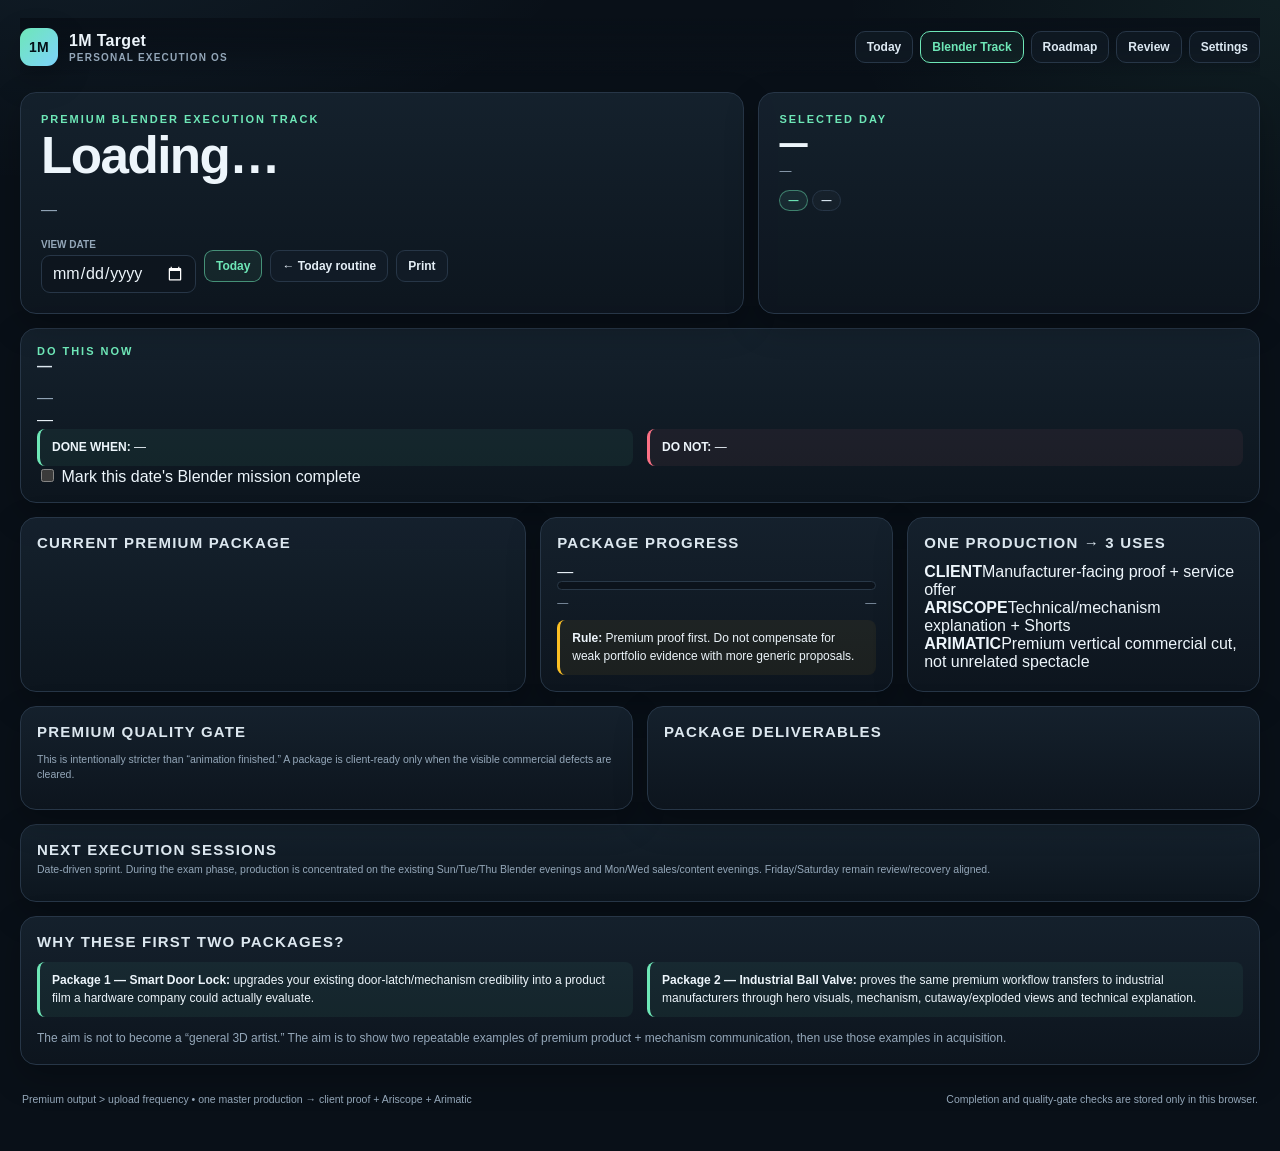
==== blender.html @ 547358e9 "Add Blender Track page" ====
<!doctype html>
<html lang="en">
<head>
  <meta charset="utf-8">
  <meta name="viewport" content="width=device-width,initial-scale=1">
  <meta name="theme-color" content="#091018">
  <title>1M Target — Blender Track</title>
  <link rel="manifest" href="manifest.webmanifest">
  <link rel="icon" href="assets/icon.svg" type="image/svg+xml">
  <link rel="stylesheet" href="css/app.css">
</head>
<body>
<div class="shell">
  <div class="topbar">
    <a class="brand" href="index.html"><span class="brandmark">1M</span><span>1M Target<small>Personal Execution OS</small></span></a>
    <nav class="nav" aria-label="Main navigation">
      <a href="index.html">Today</a><a class="active" href="blender.html">Blender Track</a><a href="timeline.html">Roadmap</a><a href="review.html">Review</a><a href="settings.html">Settings</a>
    </nav>
  </div>

  <section class="hero blenderHero">
    <div class="heroMain">
      <div class="eyebrow">Premium Blender Execution Track</div>
      <h1 id="blenderHeroTitle">Loading…</h1>
      <p id="blenderHeroText" class="muted">—</p>
      <div class="controls">
        <label class="field"><span class="muted" style="font-size:10px;font-weight:800">VIEW DATE</span><input type="date" id="blenderDate"></label>
        <button class="btn primary" id="blenderTodayBtn">Today</button>
        <a class="btn" href="index.html">← Today routine</a>
        <button class="btn" onclick="window.print()">Print</button>
      </div>
    </div>
    <div class="heroSide">
      <div class="eyebrow">Selected Day</div>
      <div class="big" id="blenderDayName">—</div>
      <div class="sub" id="blenderDateLabel">—</div>
      <div class="blenderHeroBadges" style="margin-top:12px">
        <span class="badge good" id="blenderPhaseBadge">—</span>
        <span class="badge" id="blenderPackageBadge">—</span>
      </div>
    </div>
  </section>

  <section class="card blenderNow" id="blenderNowCard">
    <div class="blenderNowHead">
      <div>
        <div class="eyebrow">Do This Now</div>
        <h2 id="todayTaskTitle" class="blenderTaskTitle">—</h2>
        <p id="todayTaskGoal" class="muted" style="margin:0">—</p>
      </div>
      <div class="blenderDuration" id="todayTaskDuration">—</div>
    </div>

    <div id="taskTimeboxes" class="taskTimeboxes"></div>

    <div class="grid2 blenderTaskBottom">
      <div class="callout good"><b>DONE WHEN:</b> <span id="todayDoneWhen">—</span></div>
      <div class="callout danger"><b>DO NOT:</b> <span id="todayAvoid">—</span></div>
    </div>

    <div class="blenderTaskActions">
      <label class="blenderComplete"><input type="checkbox" id="todayTaskComplete"> <span>Mark this date's Blender mission complete</span></label>
      <span id="taskSaveStatus" class="saveStatus"></span>
    </div>
  </section>

  <div class="grid3 blenderGrid" style="margin-top:14px">
    <section class="card wide">
      <h2>Current Premium Package</h2>
      <div id="packageSummary"></div>
    </section>

    <section class="card">
      <h2>Package Progress</h2>
      <div class="blenderProgressBig" id="packageProgressNumber">—</div>
      <div class="progress"><span id="packageProgressBar"></span></div>
      <div class="progressMeta"><span id="packageProgressLabel">—</span><span id="packageProgressDates">—</span></div>
      <div class="callout" style="margin-top:12px"><b>Rule:</b> Premium proof first. Do not compensate for weak portfolio evidence with more generic proposals.</div>
    </section>

    <section class="card">
      <h2>One Production → 3 Uses</h2>
      <div class="leverageStack">
        <div class="leverageItem"><b>CLIENT</b><span>Manufacturer-facing proof + service offer</span></div>
        <div class="leverageItem"><b>ARISCOPE</b><span>Technical/mechanism explanation + Shorts</span></div>
        <div class="leverageItem"><b>ARIMATIC</b><span>Premium vertical commercial cut, not unrelated spectacle</span></div>
      </div>
    </section>
  </div>

  <div class="grid2" style="margin-top:14px">
    <section class="card">
      <h2>Premium Quality Gate</h2>
      <p class="sourceNote">This is intentionally stricter than “animation finished.” A package is client-ready only when the visible commercial defects are cleared.</p>
      <div id="premiumGate" class="premiumGate"></div>
    </section>

    <section class="card">
      <h2>Package Deliverables</h2>
      <div id="packageDeliverables" class="deliverableList"></div>
    </section>
  </div>

  <section class="card" style="margin-top:14px">
    <div class="trackHead">
      <div>
        <h2 style="margin-bottom:4px">Next Execution Sessions</h2>
        <div class="sourceNote">Date-driven sprint. During the exam phase, production is concentrated on the existing Sun/Tue/Thu Blender evenings and Mon/Wed sales/content evenings. Friday/Saturday remain review/recovery aligned.</div>
      </div>
    </div>
    <div id="upcomingSessions" class="blenderSessionList"></div>
  </section>

  <section class="card" style="margin-top:14px">
    <h2>Why These First Two Packages?</h2>
    <div class="grid2">
      <div class="callout good"><b>Package 1 — Smart Door Lock:</b> upgrades your existing door-latch/mechanism credibility into a product film a hardware company could actually evaluate.</div>
      <div class="callout good"><b>Package 2 — Industrial Ball Valve:</b> proves the same premium workflow transfers to industrial manufacturers through hero visuals, mechanism, cutaway/exploded views and technical explanation.</div>
    </div>
    <p class="muted" style="font-size:12px;margin-bottom:0">The aim is not to become a “general 3D artist.” The aim is to show two repeatable examples of premium product + mechanism communication, then use those examples in acquisition.</p>
  </section>

  <footer class="footer">
    <span>Premium output > upload frequency • one master production → client proof + Ariscope + Arimatic</span>
    <span>Completion and quality-gate checks are stored only in this browser.</span>
  </footer>
</div>

<script src="data/settings.js"></script>
<script src="data/roadmap.js"></script>
<script src="data/routines.js"></script>
<script src="data/blender-track.js"></script>
<script src="js/date-utils.js"></script>
<script src="js/storage.js"></script>
<script src="js/phase-engine.js"></script>
<script src="js/routine-engine.js"></script>
<script src="js/blender-track.js"></script>
</body>
</html>
---- css/app.css ----
:root{
  --bg:#091018;
  --panel:#111a24;
  --panel2:#15212d;
  --line:#273647;
  --text:#edf5fb;
  --muted:#94a7b9;
  --accent:#6ee7b7;
  --blue:#7dd3fc;
  --amber:#fbbf24;
  --red:#fb7185;
  --violet:#c4b5fd;
  --green:#86efac;
  --shadow:0 12px 34px rgba(0,0,0,.24);
  --radius:16px;
}
*{box-sizing:border-box}
html{color-scheme:dark}
body{margin:0;background:radial-gradient(900px 500px at 5% -10%,rgba(125,211,252,.08),transparent 60%),radial-gradient(800px 500px at 100% 0%,rgba(110,231,183,.07),transparent 55%),var(--bg);color:var(--text);font-family:Inter,Segoe UI,Arial,sans-serif;min-height:100vh}
a{color:inherit;text-decoration:none}
button,input,select,textarea{font:inherit}
button{cursor:pointer}
.shell{max-width:1500px;margin:0 auto;padding:18px 20px 34px}
.topbar{display:flex;align-items:center;justify-content:space-between;gap:16px;margin-bottom:16px;position:sticky;top:0;z-index:20;padding:10px 0;background:linear-gradient(180deg,rgba(9,16,24,.98),rgba(9,16,24,.82),transparent)}
.brand{display:flex;align-items:center;gap:11px;font-weight:900;letter-spacing:.02em}
.brandmark{width:38px;height:38px;border-radius:11px;display:grid;place-items:center;background:linear-gradient(135deg,var(--accent),var(--blue));color:#041017;font-size:14px;box-shadow:var(--shadow)}
.brand small{display:block;font-size:10px;color:var(--muted);font-weight:700;letter-spacing:.12em;text-transform:uppercase;margin-top:2px}
.nav{display:flex;gap:7px;flex-wrap:wrap;justify-content:flex-end}
.nav a{border:1px solid var(--line);background:rgba(17,26,36,.82);border-radius:10px;padding:8px 11px;font-size:12px;font-weight:800;color:#dce8f2}
.nav a.active,.nav a:hover{border-color:var(--accent);color:var(--accent);background:rgba(110,231,183,.06)}
.hero{display:grid;grid-template-columns:1.3fr .9fr;gap:14px;margin-bottom:14px}
.card,.heroMain,.heroSide{border:1px solid var(--line);background:linear-gradient(180deg,rgba(21,33,45,.97),rgba(13,21,30,.97));border-radius:var(--radius);box-shadow:var(--shadow)}
.heroMain,.heroSide{padding:20px}
.eyebrow{font-size:11px;letter-spacing:.18em;text-transform:uppercase;font-weight:900;color:var(--accent)}
h1{margin:5px 0 7px;font-size:clamp(30px,4vw,52px);line-height:1.02;letter-spacing:-.03em}
h2{margin:0 0 12px;font-size:15px;letter-spacing:.08em;text-transform:uppercase;color:#dce7ef}
h3{margin:0 0 8px;font-size:18px}
p{line-height:1.55}.muted{color:var(--muted)}
.heroSide .big{font-size:27px;font-weight:950;margin-top:4px}.heroSide .sub{font-size:12px;color:var(--muted);margin-top:4px}
.badge{display:inline-flex;align-items:center;gap:6px;border:1px solid var(--line);border-radius:999px;padding:4px 8px;font-size:10px;font-weight:900;letter-spacing:.05em;text-transform:uppercase;color:#dbe8f2;background:rgba(255,255,255,.025)}
.badge.good{border-color:rgba(110,231,183,.45);color:var(--accent);background:rgba(110,231,183,.08)}
.badge.warn{border-color:rgba(251,191,36,.45);color:#ffd970;background:rgba(251,191,36,.08)}
.badge.danger{border-color:rgba(251,113,133,.45);color:#ffc2cd;background:rgba(251,113,133,.08)}
.grid3{display:grid;grid-template-columns:1.32fr .92fr .92fr;gap:14px}.grid2{display:grid;grid-template-columns:1fr 1fr;gap:14px}.stack{display:grid;gap:14px}
.card{padding:16px}
.kpis{display:grid;grid-template-columns:repeat(4,1fr);gap:9px}.kpi{border:1px solid var(--line);border-radius:12px;padding:11px;background:rgba(255,255,255,.018)}.kpi b{font-size:20px;display:block}.kpi span{font-size:10.5px;color:var(--muted);line-height:1.3}
.progress{height:9px;border-radius:999px;background:#0c131b;border:1px solid #293847;overflow:hidden}.progress>span{height:100%;display:block;background:linear-gradient(90deg,var(--accent),var(--blue));width:0}
.progressMeta{display:flex;justify-content:space-between;gap:10px;font-size:11px;color:var(--muted);margin-top:6px}
.routine{display:grid;gap:7px}.slot{display:grid;grid-template-columns:98px 1fr 30px;gap:10px;align-items:center;border:1px solid var(--line);background:rgba(255,255,255,.016);border-radius:11px;padding:9px}.slot .time{font-size:12px;font-weight:900;color:var(--blue)}.slot .title{font-size:13.5px;font-weight:800;line-height:1.3}.slot .detail{font-size:11.5px;color:var(--muted);line-height:1.35;margin-top:2px}
.check{appearance:none;width:22px;height:22px;border-radius:7px;border:1px solid #526171;background:#0d151d;position:relative}.check:checked{background:var(--accent);border-color:var(--accent)}.check:checked:after{content:'✓';position:absolute;inset:-1px 0 0 0;display:grid;place-items:center;color:#06130e;font-size:16px;font-weight:1000}
.targetList{display:grid;gap:7px}.target{display:grid;grid-template-columns:1fr auto;gap:10px;border:1px solid var(--line);border-radius:10px;padding:9px 10px;background:rgba(255,255,255,.015);font-size:12px}.target b{font-size:12px}.target span{color:var(--accent);font-weight:800;text-align:right}
.callout{border-left:3px solid var(--amber);background:rgba(251,191,36,.06);padding:10px 12px;border-radius:8px;font-size:12px;line-height:1.45}.callout.good{border-left-color:var(--accent);background:rgba(110,231,183,.06)}.callout.danger{border-left-color:var(--red);background:rgba(251,113,133,.06)}
.controls{display:flex;gap:8px;align-items:center;flex-wrap:wrap}.btn{border:1px solid var(--line);background:#111b26;color:#e4eef6;border-radius:9px;padding:8px 11px;font-weight:800;font-size:12px}.btn:hover{border-color:#526b83}.btn.primary{border-color:rgba(110,231,183,.55);color:var(--accent);background:rgba(110,231,183,.07)}.btn.danger{border-color:rgba(251,113,133,.5);color:#ffc1cc;background:rgba(251,113,133,.06)}
input[type=date],input[type=text],input[type=number],select,textarea{border:1px solid var(--line);background:#0d151e;color:var(--text);border-radius:9px;padding:8px 10px;min-height:36px}textarea{width:100%;min-height:82px;resize:vertical}.field{display:grid;gap:5px}.field label{font-size:11px;color:var(--muted);font-weight:800}.formGrid{display:grid;grid-template-columns:repeat(2,minmax(0,1fr));gap:10px}.formGrid.one{grid-template-columns:1fr}
.monthMission{border:1px solid rgba(125,211,252,.35);background:rgba(125,211,252,.05);border-radius:12px;padding:12px}.monthMission strong{color:var(--blue)}
.list{margin:0;padding-left:18px;line-height:1.55;font-size:12px}.list li+li{margin-top:4px}
.notnowForm{display:flex;gap:7px}.notnowForm input{flex:1}.ideaList{display:grid;gap:6px;margin-top:9px}.idea{display:grid;grid-template-columns:1fr auto;gap:8px;align-items:center;border:1px solid var(--line);border-radius:9px;padding:8px 9px;font-size:12px;background:rgba(255,255,255,.015)}
.sourceNote{font-size:10.5px;color:var(--muted);line-height:1.45}
.footer{margin-top:16px;padding:12px 2px;color:var(--muted);font-size:10.5px;display:flex;justify-content:space-between;gap:12px;flex-wrap:wrap}
.timelineTracks{display:grid;gap:11px}.track{border:1px solid var(--line);border-radius:13px;padding:12px;background:rgba(255,255,255,.014)}.trackHead{display:flex;justify-content:space-between;gap:10px;align-items:center;margin-bottom:8px}.trackHead b{font-size:13px}.trackItems{display:grid;gap:7px}.trackItem{border-left:4px solid var(--blue);background:rgba(125,211,252,.05);padding:9px 10px;border-radius:8px;display:grid;grid-template-columns:1fr auto;gap:12px}.trackItem.active{outline:1px solid var(--accent);background:rgba(110,231,183,.07)}.trackItem .date{font-size:10.5px;color:var(--muted);white-space:nowrap}.trackItem .name{font-size:12.5px;font-weight:850}.trackItem small{display:block;color:var(--muted);font-size:10.5px;margin-top:3px}
.yearCards{display:grid;grid-template-columns:repeat(3,1fr);gap:10px}.yearCard{border:1px solid var(--line);border-radius:12px;padding:12px}.yearCard.active{border-color:var(--accent);background:rgba(110,231,183,.05)}.yearCard h3{font-size:14px}.yearCard p{font-size:11.5px;color:var(--muted);margin:6px 0 0}
.milestones{display:grid;gap:7px}.milestone{display:grid;grid-template-columns:105px 1fr;gap:10px;border-bottom:1px dashed var(--line);padding:8px 0}.milestone:last-child{border-bottom:0}.milestone .date{font-size:11px;color:var(--blue);font-weight:900}.milestone .title{font-size:12px;font-weight:800}.milestone small{display:block;color:var(--muted);margin-top:2px;font-size:10.5px}
.reviewQ{display:grid;gap:6px;margin-bottom:12px}.reviewQ label{font-size:12px;font-weight:800}.saveStatus{font-size:11px;color:var(--accent);min-height:16px}
.gate{display:grid;gap:7px}.gateItem{display:grid;grid-template-columns:26px 1fr;gap:9px;align-items:start;border:1px solid var(--line);border-radius:10px;padding:9px;background:rgba(255,255,255,.014)}.gateItem input{margin-top:2px}.gateItem b{font-size:12px}.gateItem small{display:block;color:var(--muted);font-size:10.5px;margin-top:2px}
.notice{border:1px solid rgba(251,191,36,.38);background:rgba(251,191,36,.055);padding:10px 12px;border-radius:10px;font-size:11.5px;line-height:1.45}
.privacy{border-color:rgba(110,231,183,.38);background:rgba(110,231,183,.055)}
.hide{display:none!important}
@media(max-width:1150px){.grid3{grid-template-columns:1fr 1fr}.grid3>.wide{grid-column:1/-1}.hero{grid-template-columns:1fr}.kpis{grid-template-columns:repeat(2,1fr)}}
@media(max-width:760px){.shell{padding:10px 11px 26px}.topbar{align-items:flex-start;flex-direction:column}.nav{justify-content:flex-start}.grid3,.grid2,.formGrid,.yearCards{grid-template-columns:1fr}.slot{grid-template-columns:82px 1fr 28px}.kpis{grid-template-columns:1fr 1fr}.trackItem{grid-template-columns:1fr}.trackItem .date{white-space:normal}.heroMain,.heroSide,.card{padding:13px}.notnowForm{flex-direction:column}.milestone{grid-template-columns:90px 1fr}}

/* ================================================================
   VERIFIED PDF STUDY — PRIMARY EXECUTION METRIC
   ================================================================ */

#pdfReadingCard{
  position:relative;
  overflow:hidden;

  border-color:rgba(110,231,183,.48);

  background:
    linear-gradient(
      135deg,
      rgba(110,231,183,.075),
      rgba(21,33,45,.98) 42%,
      rgba(13,21,30,.98)
    );

  box-shadow:
    0 16px 40px rgba(0,0,0,.30),
    0 0 0 1px rgba(110,231,183,.05),
    inset 3px 0 0 var(--accent);
}


/* subtle highlight — not distracting */
#pdfReadingCard::before{
  content:"";
  position:absolute;
  top:-100px;
  left:-80px;
  width:320px;
  height:190px;
  border-radius:50%;
  background:rgba(110,231,183,.055);
  filter:blur(38px);
  pointer-events:none;
}


/* Section heading */
#pdfReadingCard h2{
  position:relative;
  z-index:1;

  color:var(--accent);
  font-size:16px;
  letter-spacing:.09em;
  margin-bottom:14px;
}


/* KPI boxes */
#pdfReadingCard .kpis{
  position:relative;
  z-index:1;
}

#pdfReadingCard .kpi{
  background:rgba(9,16,24,.40);
  border-color:rgba(125,211,252,.18);
}


/* Most important number */
#pdfReadingCard .kpi:first-child{
  border-color:rgba(110,231,183,.42);
  background:rgba(110,231,183,.055);
}

#pdfVerifiedTime{
  font-size:28px !important;
  color:var(--accent);
  letter-spacing:-.02em;
}


/* Current connection state */
#pdfReadingStatus{
  font-size:22px !important;
  letter-spacing:.025em;
}


/* Stronger study progress bar */
#pdfReadingCard .progress{
  height:12px;

  border-color:rgba(110,231,183,.28);

  background:rgba(5,11,17,.85);

  box-shadow:
    inset 0 1px 3px rgba(0,0,0,.4);
}

#pdfReadingCard .progress > span{
  box-shadow:
    0 0 12px rgba(110,231,183,.28);
}


/* Target information */
#pdfReadingCard .progressMeta{
  margin-top:7px;
  font-weight:700;
}

#pdfTargetLabel{
  color:#c9d8e3;
}

#pdfTargetPct{
  color:var(--accent);
  font-weight:900;
}


/* Mobile */
@media(max-width:760px){
  #pdfVerifiedTime{
    font-size:25px !important;
  }

  #pdfReadingStatus{
    font-size:19px !important;
  }

  #pdfReadingCard .progress{
    height:11px;
  }
}

/* ================================================================
   VERIFIED PDF STUDY — SEGMENTED ROUTINE PROGRESS
   ================================================================ */

.pdfSegmentBar{
  display:flex;
  width:100%;
  min-height:18px;
  border:1px solid rgba(110,231,183,.30);
  border-radius:999px;
  overflow:hidden;
  background:rgba(5,11,17,.85);
  box-shadow:
    inset 0 1px 3px rgba(0,0,0,.45);
}

.pdfSegment{
  position:relative;
  min-width:0;
  height:18px;
  background:rgba(255,255,255,.035);
  border-right:1px solid rgba(255,255,255,.12);
  overflow:hidden;
}

.pdfSegment:last-child{
  border-right:none;
}

.pdfSegmentFill{
  position:absolute;
  inset:0 auto 0 0;
  width:0%;
  background:linear-gradient(
    90deg,
    rgba(110,231,183,.80),
    rgba(125,211,252,.78)
  );
  transition:width .35s ease;
}

.pdfSegment.completed .pdfSegmentFill{
  width:100% !important;
}

.pdfSegmentLabel{
  position:relative;
  z-index:2;
  display:flex;
  align-items:center;
  justify-content:center;
  height:100%;
  padding:0 8px;
  font-size:10px;
  font-weight:800;
  letter-spacing:.02em;
  color:#dce8ef;
  white-space:nowrap;
  overflow:hidden;
  text-overflow:ellipsis;
  text-shadow:0 1px 2px rgba(0,0,0,.75);
}

.pdfSegment.stretch{
  background:
    repeating-linear-gradient(
      135deg,
      rgba(110,231,183,.03) 0,
      rgba(110,231,183,.03) 6px,
      rgba(125,211,252,.06) 6px,
      rgba(125,211,252,.06) 12px
    );
}

.pdfSegment.stretch .pdfSegmentLabel{
  color:#b9cbd6;
}

.pdfCurrentBlock{
  margin-top:8px;
  padding:8px 10px;
  border-radius:9px;
  border:1px solid rgba(125,211,252,.16);
  background:rgba(8,15,23,.46);
  color:#cbd8e1;
  font-size:12px;
  font-weight:700;
}

.pdfCurrentBlock strong{
  color:var(--accent);
}

@media(max-width:760px){
  .pdfSegmentBar{
    min-height:20px;
  }

  .pdfSegment{
    height:20px;
  }

  .pdfSegmentLabel{
    font-size:9px;
    padding:0 5px;
  }

  .pdfCurrentBlock{
    font-size:11px;
  }
}

@media print{body{background:#fff;color:#111}.topbar,.controls,.notnowForm,.footer,.btn{display:none!important}.card,.heroMain,.heroSide,.yearCard,.track{box-shadow:none;background:#fff;border-color:#bbb}.muted,.slot .detail,.sourceNote,.trackItem small,.yearCard p{color:#444}.slot,.target,.idea,.trackItem{background:#fff;border-color:#ccc}.shell{max-width:none;padding:0}.hero{grid-template-columns:1fr 1fr}@page{margin:10mm}}
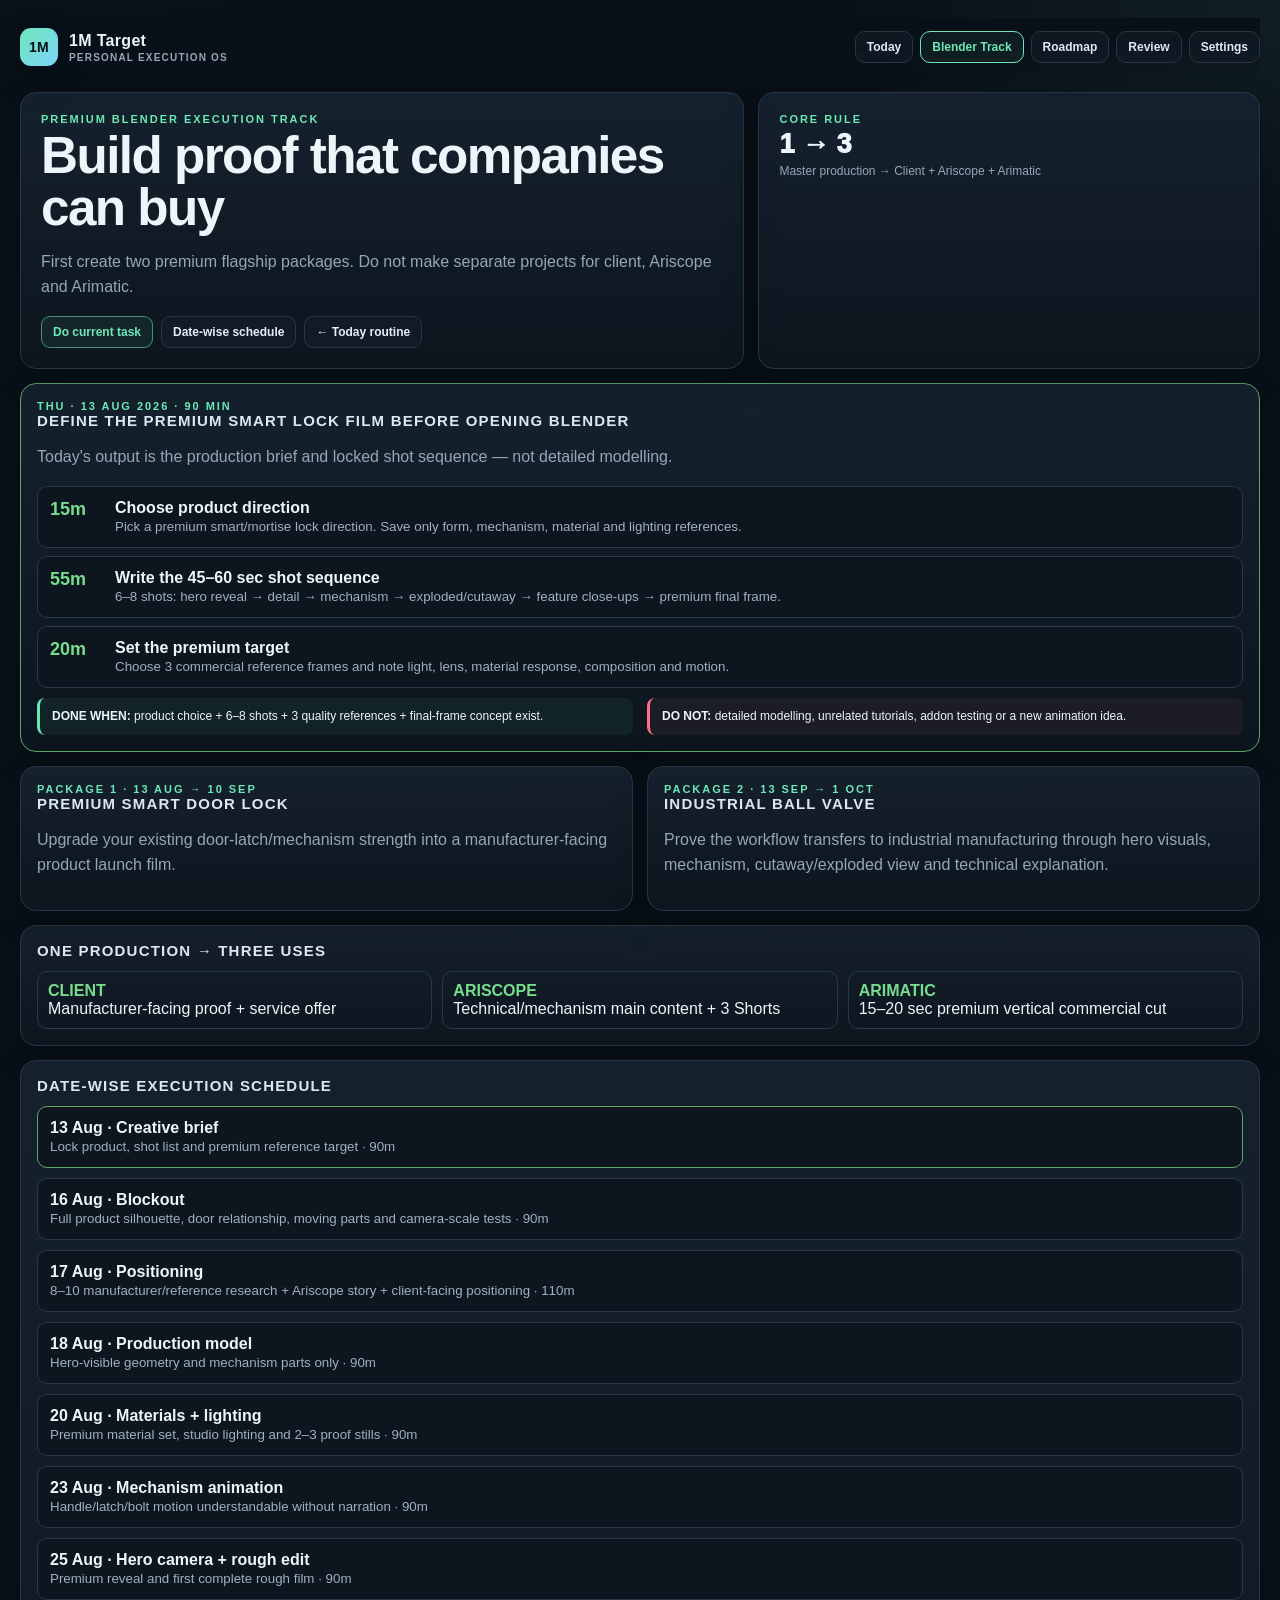
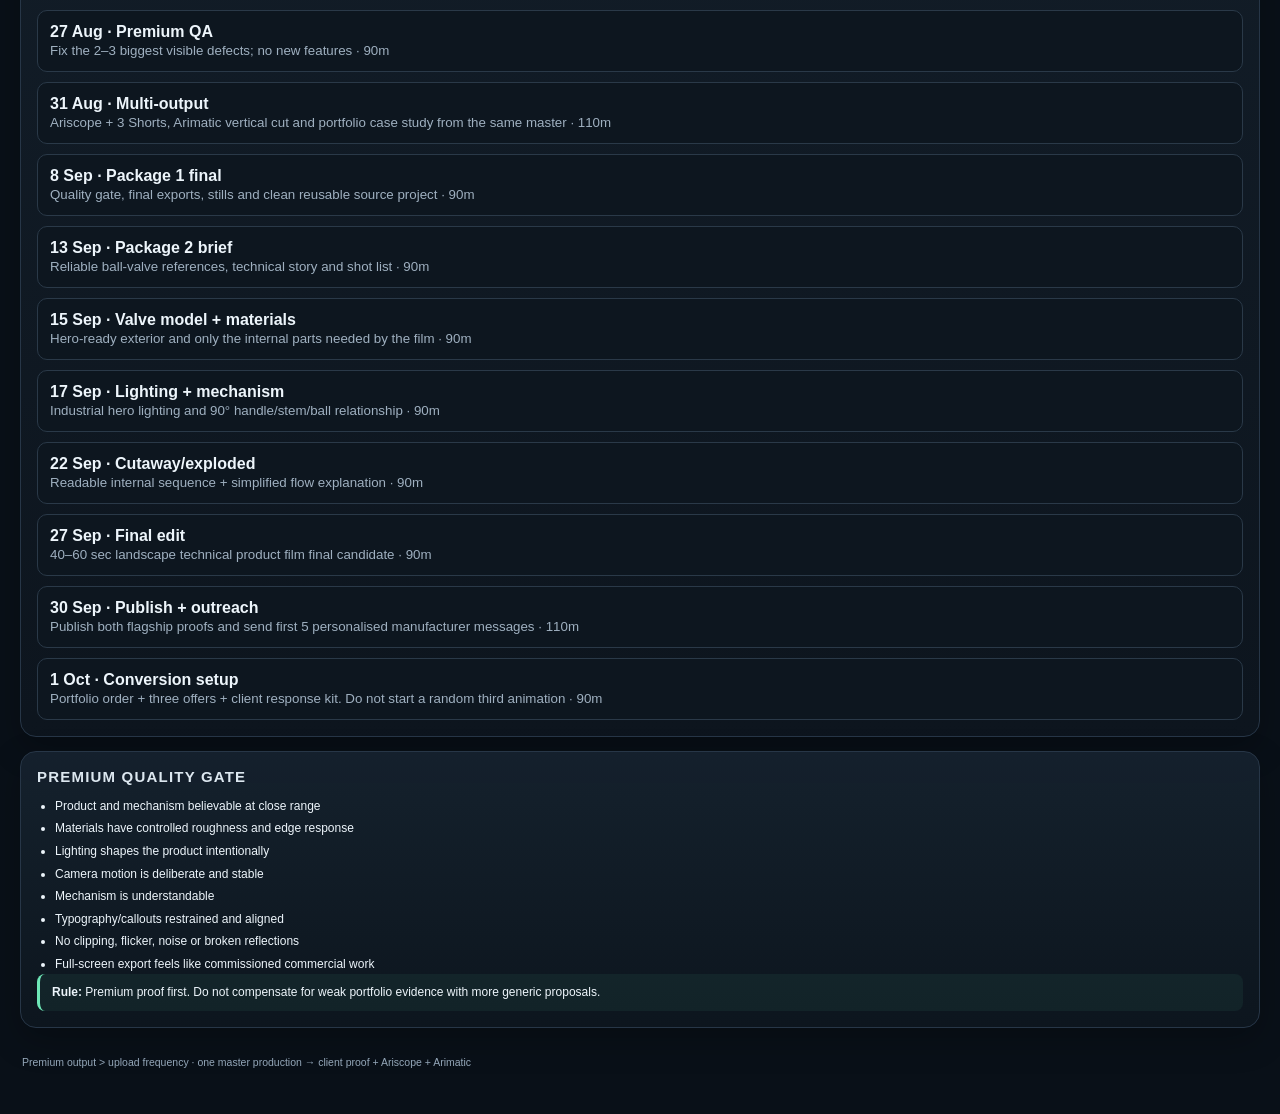
==== commit 7fbfe6cc: "Make Blender Track usable as a date-wise premium execution plan" ====
--- a/blender.html
+++ b/blender.html
@@ -1,139 +1 @@
-<!doctype html>
-<html lang="en">
-<head>
-  <meta charset="utf-8">
-  <meta name="viewport" content="width=device-width,initial-scale=1">
-  <meta name="theme-color" content="#091018">
-  <title>1M Target — Blender Track</title>
-  <link rel="manifest" href="manifest.webmanifest">
-  <link rel="icon" href="assets/icon.svg" type="image/svg+xml">
-  <link rel="stylesheet" href="css/app.css">
-</head>
-<body>
-<div class="shell">
-  <div class="topbar">
-    <a class="brand" href="index.html"><span class="brandmark">1M</span><span>1M Target<small>Personal Execution OS</small></span></a>
-    <nav class="nav" aria-label="Main navigation">
-      <a href="index.html">Today</a><a class="active" href="blender.html">Blender Track</a><a href="timeline.html">Roadmap</a><a href="review.html">Review</a><a href="settings.html">Settings</a>
-    </nav>
-  </div>
-
-  <section class="hero blenderHero">
-    <div class="heroMain">
-      <div class="eyebrow">Premium Blender Execution Track</div>
-      <h1 id="blenderHeroTitle">Loading…</h1>
-      <p id="blenderHeroText" class="muted">—</p>
-      <div class="controls">
-        <label class="field"><span class="muted" style="font-size:10px;font-weight:800">VIEW DATE</span><input type="date" id="blenderDate"></label>
-        <button class="btn primary" id="blenderTodayBtn">Today</button>
-        <a class="btn" href="index.html">← Today routine</a>
-        <button class="btn" onclick="window.print()">Print</button>
-      </div>
-    </div>
-    <div class="heroSide">
-      <div class="eyebrow">Selected Day</div>
-      <div class="big" id="blenderDayName">—</div>
-      <div class="sub" id="blenderDateLabel">—</div>
-      <div class="blenderHeroBadges" style="margin-top:12px">
-        <span class="badge good" id="blenderPhaseBadge">—</span>
-        <span class="badge" id="blenderPackageBadge">—</span>
-      </div>
-    </div>
-  </section>
-
-  <section class="card blenderNow" id="blenderNowCard">
-    <div class="blenderNowHead">
-      <div>
-        <div class="eyebrow">Do This Now</div>
-        <h2 id="todayTaskTitle" class="blenderTaskTitle">—</h2>
-        <p id="todayTaskGoal" class="muted" style="margin:0">—</p>
-      </div>
-      <div class="blenderDuration" id="todayTaskDuration">—</div>
-    </div>
-
-    <div id="taskTimeboxes" class="taskTimeboxes"></div>
-
-    <div class="grid2 blenderTaskBottom">
-      <div class="callout good"><b>DONE WHEN:</b> <span id="todayDoneWhen">—</span></div>
-      <div class="callout danger"><b>DO NOT:</b> <span id="todayAvoid">—</span></div>
-    </div>
-
-    <div class="blenderTaskActions">
-      <label class="blenderComplete"><input type="checkbox" id="todayTaskComplete"> <span>Mark this date's Blender mission complete</span></label>
-      <span id="taskSaveStatus" class="saveStatus"></span>
-    </div>
-  </section>
-
-  <div class="grid3 blenderGrid" style="margin-top:14px">
-    <section class="card wide">
-      <h2>Current Premium Package</h2>
-      <div id="packageSummary"></div>
-    </section>
-
-    <section class="card">
-      <h2>Package Progress</h2>
-      <div class="blenderProgressBig" id="packageProgressNumber">—</div>
-      <div class="progress"><span id="packageProgressBar"></span></div>
-      <div class="progressMeta"><span id="packageProgressLabel">—</span><span id="packageProgressDates">—</span></div>
-      <div class="callout" style="margin-top:12px"><b>Rule:</b> Premium proof first. Do not compensate for weak portfolio evidence with more generic proposals.</div>
-    </section>
-
-    <section class="card">
-      <h2>One Production → 3 Uses</h2>
-      <div class="leverageStack">
-        <div class="leverageItem"><b>CLIENT</b><span>Manufacturer-facing proof + service offer</span></div>
-        <div class="leverageItem"><b>ARISCOPE</b><span>Technical/mechanism explanation + Shorts</span></div>
-        <div class="leverageItem"><b>ARIMATIC</b><span>Premium vertical commercial cut, not unrelated spectacle</span></div>
-      </div>
-    </section>
-  </div>
-
-  <div class="grid2" style="margin-top:14px">
-    <section class="card">
-      <h2>Premium Quality Gate</h2>
-      <p class="sourceNote">This is intentionally stricter than “animation finished.” A package is client-ready only when the visible commercial defects are cleared.</p>
-      <div id="premiumGate" class="premiumGate"></div>
-    </section>
-
-    <section class="card">
-      <h2>Package Deliverables</h2>
-      <div id="packageDeliverables" class="deliverableList"></div>
-    </section>
-  </div>
-
-  <section class="card" style="margin-top:14px">
-    <div class="trackHead">
-      <div>
-        <h2 style="margin-bottom:4px">Next Execution Sessions</h2>
-        <div class="sourceNote">Date-driven sprint. During the exam phase, production is concentrated on the existing Sun/Tue/Thu Blender evenings and Mon/Wed sales/content evenings. Friday/Saturday remain review/recovery aligned.</div>
-      </div>
-    </div>
-    <div id="upcomingSessions" class="blenderSessionList"></div>
-  </section>
-
-  <section class="card" style="margin-top:14px">
-    <h2>Why These First Two Packages?</h2>
-    <div class="grid2">
-      <div class="callout good"><b>Package 1 — Smart Door Lock:</b> upgrades your existing door-latch/mechanism credibility into a product film a hardware company could actually evaluate.</div>
-      <div class="callout good"><b>Package 2 — Industrial Ball Valve:</b> proves the same premium workflow transfers to industrial manufacturers through hero visuals, mechanism, cutaway/exploded views and technical explanation.</div>
-    </div>
-    <p class="muted" style="font-size:12px;margin-bottom:0">The aim is not to become a “general 3D artist.” The aim is to show two repeatable examples of premium product + mechanism communication, then use those examples in acquisition.</p>
-  </section>
-
-  <footer class="footer">
-    <span>Premium output > upload frequency • one master production → client proof + Ariscope + Arimatic</span>
-    <span>Completion and quality-gate checks are stored only in this browser.</span>
-  </footer>
-</div>
-
-<script src="data/settings.js"></script>
-<script src="data/roadmap.js"></script>
-<script src="data/routines.js"></script>
-<script src="data/blender-track.js"></script>
-<script src="js/date-utils.js"></script>
-<script src="js/storage.js"></script>
-<script src="js/phase-engine.js"></script>
-<script src="js/routine-engine.js"></script>
-<script src="js/blender-track.js"></script>
-</body>
-</html>
+<!doctype html><html lang="en"><head><meta charset="utf-8"><meta name="viewport" content="width=device-width,initial-scale=1"><title>1M Target — Blender Track</title><link rel="stylesheet" href="css/app.css"><style>.bt{display:grid;gap:10px}.s{padding:12px;border:1px solid #2a3948;border-radius:10px;background:#0d161f}.s b{display:block}.s small{color:#9fb0c0}.now{border-color:#5ea66b}.steps{display:grid;gap:8px}.step{display:grid;grid-template-columns:55px 1fr;gap:10px}.min{font-size:18px;font-weight:900;color:#78dc8d}.use{display:grid;grid-template-columns:repeat(3,1fr);gap:10px}.use>div{padding:10px;border:1px solid #2a3948;border-radius:10px}.use b{color:#78dc8d;display:block}@media(max-width:800px){.use{grid-template-columns:1fr}}</style></head><body><div class="shell"><div class="topbar"><a class="brand" href="index.html"><span class="brandmark">1M</span><span>1M Target<small>Personal Execution OS</small></span></a><nav class="nav"><a href="index.html">Today</a><a class="active" href="blender.html">Blender Track</a><a href="timeline.html">Roadmap</a><a href="review.html">Review</a><a href="settings.html">Settings</a></nav></div><section class="hero"><div class="heroMain"><div class="eyebrow">Premium Blender Execution Track</div><h1>Build proof that companies can buy</h1><p class="muted">First create two premium flagship packages. Do not make separate projects for client, Ariscope and Arimatic.</p><div class="controls"><a class="btn primary" href="#today">Do current task</a><a class="btn" href="#schedule">Date-wise schedule</a><a class="btn" href="index.html">← Today routine</a></div></div><div class="heroSide"><div class="eyebrow">Core rule</div><div class="big">1 → 3</div><div class="sub">Master production → Client + Ariscope + Arimatic</div></div></section><section class="card now" id="today" style="margin-top:14px"><div class="eyebrow">THU · 13 AUG 2026 · 90 MIN</div><h2>Define the premium Smart Lock film before opening Blender</h2><p class="muted">Today's output is the production brief and locked shot sequence — not detailed modelling.</p><div class="steps"><div class="s step"><div class="min">15m</div><div><b>Choose product direction</b><small>Pick a premium smart/mortise lock direction. Save only form, mechanism, material and lighting references.</small></div></div><div class="s step"><div class="min">55m</div><div><b>Write the 45–60 sec shot sequence</b><small>6–8 shots: hero reveal → detail → mechanism → exploded/cutaway → feature close-ups → premium final frame.</small></div></div><div class="s step"><div class="min">20m</div><div><b>Set the premium target</b><small>Choose 3 commercial reference frames and note light, lens, material response, composition and motion.</small></div></div></div><div class="grid2" style="margin-top:10px"><div class="callout good"><b>DONE WHEN:</b> product choice + 6–8 shots + 3 quality references + final-frame concept exist.</div><div class="callout danger"><b>DO NOT:</b> detailed modelling, unrelated tutorials, addon testing or a new animation idea.</div></div></section><div class="grid2" style="margin-top:14px"><section class="card"><div class="eyebrow">PACKAGE 1 · 13 AUG → 10 SEP</div><h2>Premium Smart Door Lock</h2><p class="muted">Upgrade your existing door-latch/mechanism strength into a manufacturer-facing product launch film.</p></section><section class="card"><div class="eyebrow">PACKAGE 2 · 13 SEP → 1 OCT</div><h2>Industrial Ball Valve</h2><p class="muted">Prove the workflow transfers to industrial manufacturing through hero visuals, mechanism, cutaway/exploded view and technical explanation.</p></section></div><section class="card" style="margin-top:14px"><h2>One production → three uses</h2><div class="use"><div><b>CLIENT</b>Manufacturer-facing proof + service offer</div><div><b>ARISCOPE</b>Technical/mechanism main content + 3 Shorts</div><div><b>ARIMATIC</b>15–20 sec premium vertical commercial cut</div></div></section><section class="card" id="schedule" style="margin-top:14px"><h2>Date-wise execution schedule</h2><div class="bt"><div class="s now"><b>13 Aug · Creative brief</b><small>Lock product, shot list and premium reference target · 90m</small></div><div class="s"><b>16 Aug · Blockout</b><small>Full product silhouette, door relationship, moving parts and camera-scale tests · 90m</small></div><div class="s"><b>17 Aug · Positioning</b><small>8–10 manufacturer/reference research + Ariscope story + client-facing positioning · 110m</small></div><div class="s"><b>18 Aug · Production model</b><small>Hero-visible geometry and mechanism parts only · 90m</small></div><div class="s"><b>20 Aug · Materials + lighting</b><small>Premium material set, studio lighting and 2–3 proof stills · 90m</small></div><div class="s"><b>23 Aug · Mechanism animation</b><small>Handle/latch/bolt motion understandable without narration · 90m</small></div><div class="s"><b>25 Aug · Hero camera + rough edit</b><small>Premium reveal and first complete rough film · 90m</small></div><div class="s"><b>27 Aug · Premium QA</b><small>Fix the 2–3 biggest visible defects; no new features · 90m</small></div><div class="s"><b>31 Aug · Multi-output</b><small>Ariscope + 3 Shorts, Arimatic vertical cut and portfolio case study from the same master · 110m</small></div><div class="s"><b>8 Sep · Package 1 final</b><small>Quality gate, final exports, stills and clean reusable source project · 90m</small></div><div class="s"><b>13 Sep · Package 2 brief</b><small>Reliable ball-valve references, technical story and shot list · 90m</small></div><div class="s"><b>15 Sep · Valve model + materials</b><small>Hero-ready exterior and only the internal parts needed by the film · 90m</small></div><div class="s"><b>17 Sep · Lighting + mechanism</b><small>Industrial hero lighting and 90° handle/stem/ball relationship · 90m</small></div><div class="s"><b>22 Sep · Cutaway/exploded</b><small>Readable internal sequence + simplified flow explanation · 90m</small></div><div class="s"><b>27 Sep · Final edit</b><small>40–60 sec landscape technical product film final candidate · 90m</small></div><div class="s"><b>30 Sep · Publish + outreach</b><small>Publish both flagship proofs and send first 5 personalised manufacturer messages · 110m</small></div><div class="s"><b>1 Oct · Conversion setup</b><small>Portfolio order + three offers + client response kit. Do not start a random third animation · 90m</small></div></div></section><section class="card" style="margin-top:14px"><h2>Premium quality gate</h2><ul class="list"><li>Product and mechanism believable at close range</li><li>Materials have controlled roughness and edge response</li><li>Lighting shapes the product intentionally</li><li>Camera motion is deliberate and stable</li><li>Mechanism is understandable</li><li>Typography/callouts restrained and aligned</li><li>No clipping, flicker, noise or broken reflections</li><li>Full-screen export feels like commissioned commercial work</li></ul><div class="callout good"><b>Rule:</b> Premium proof first. Do not compensate for weak portfolio evidence with more generic proposals.</div></section><footer class="footer"><span>Premium output > upload frequency · one master production → client proof + Ariscope + Arimatic</span></footer></div></body></html>
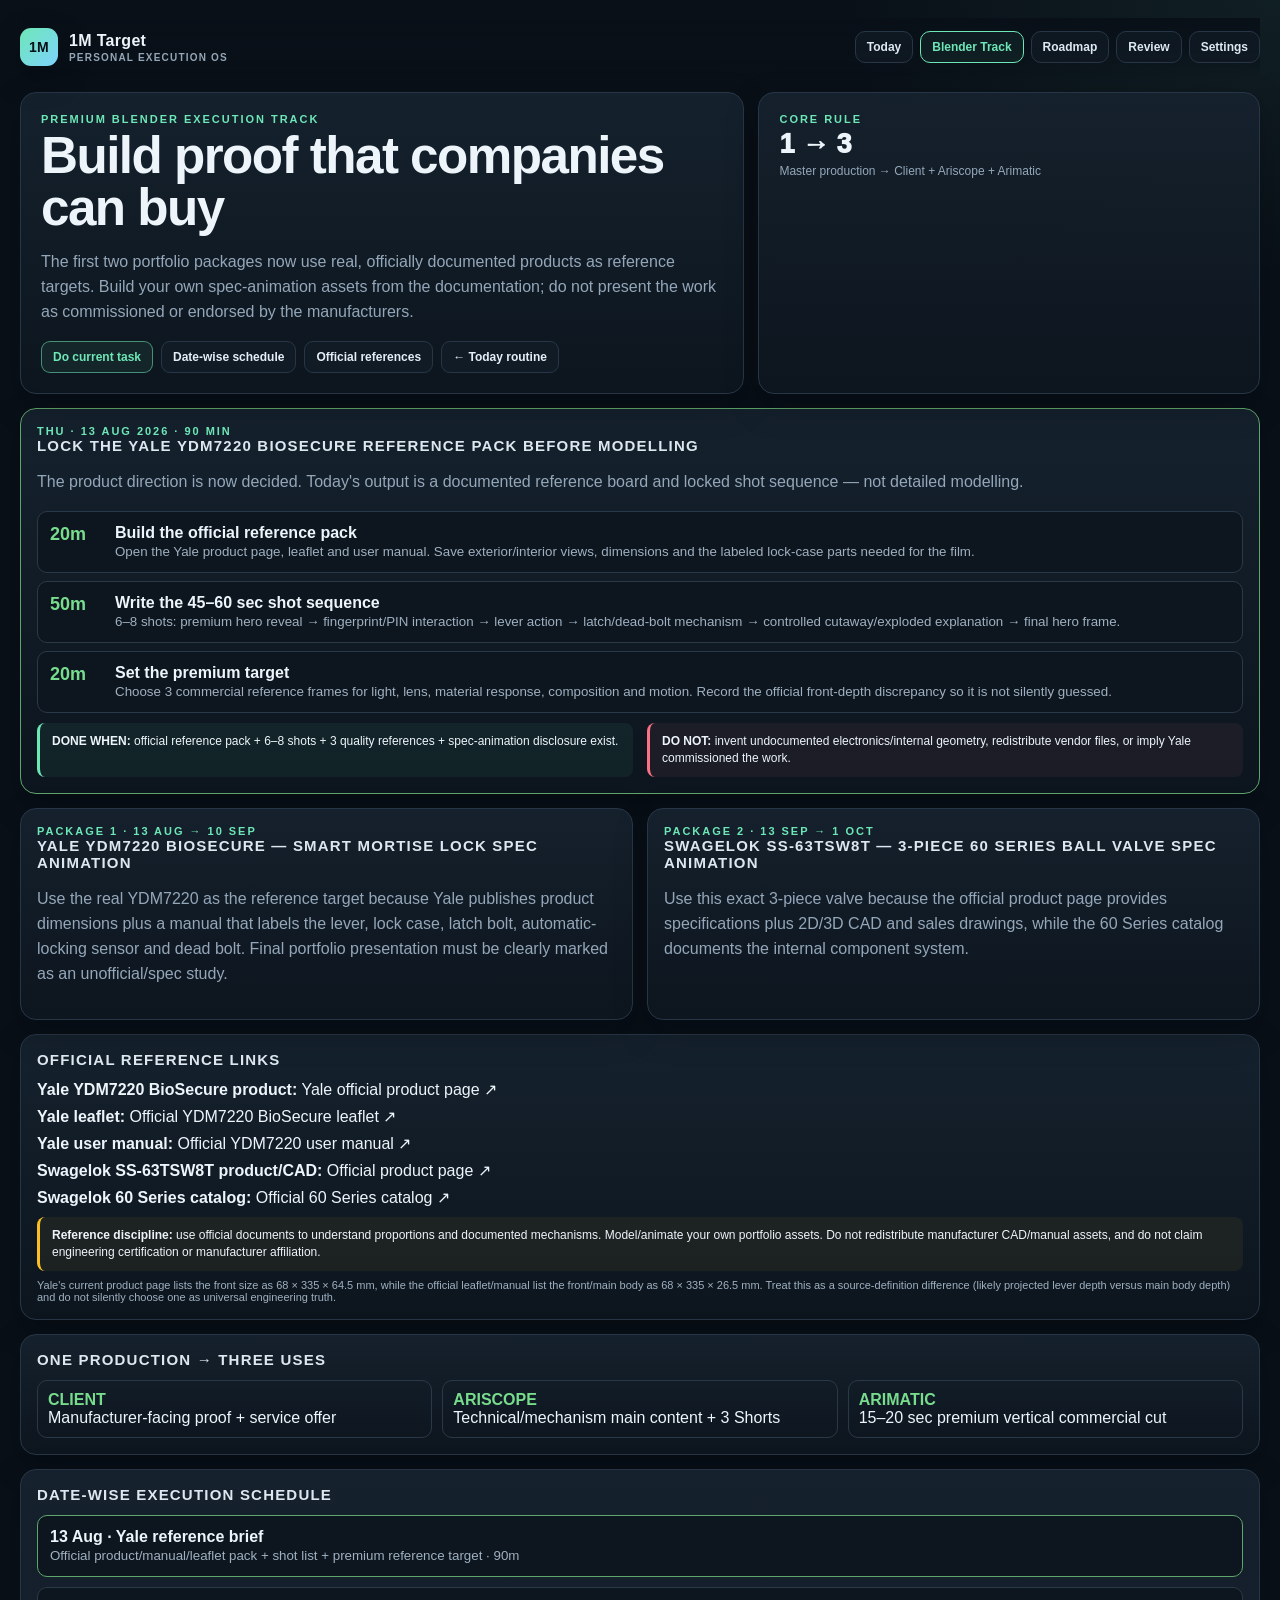
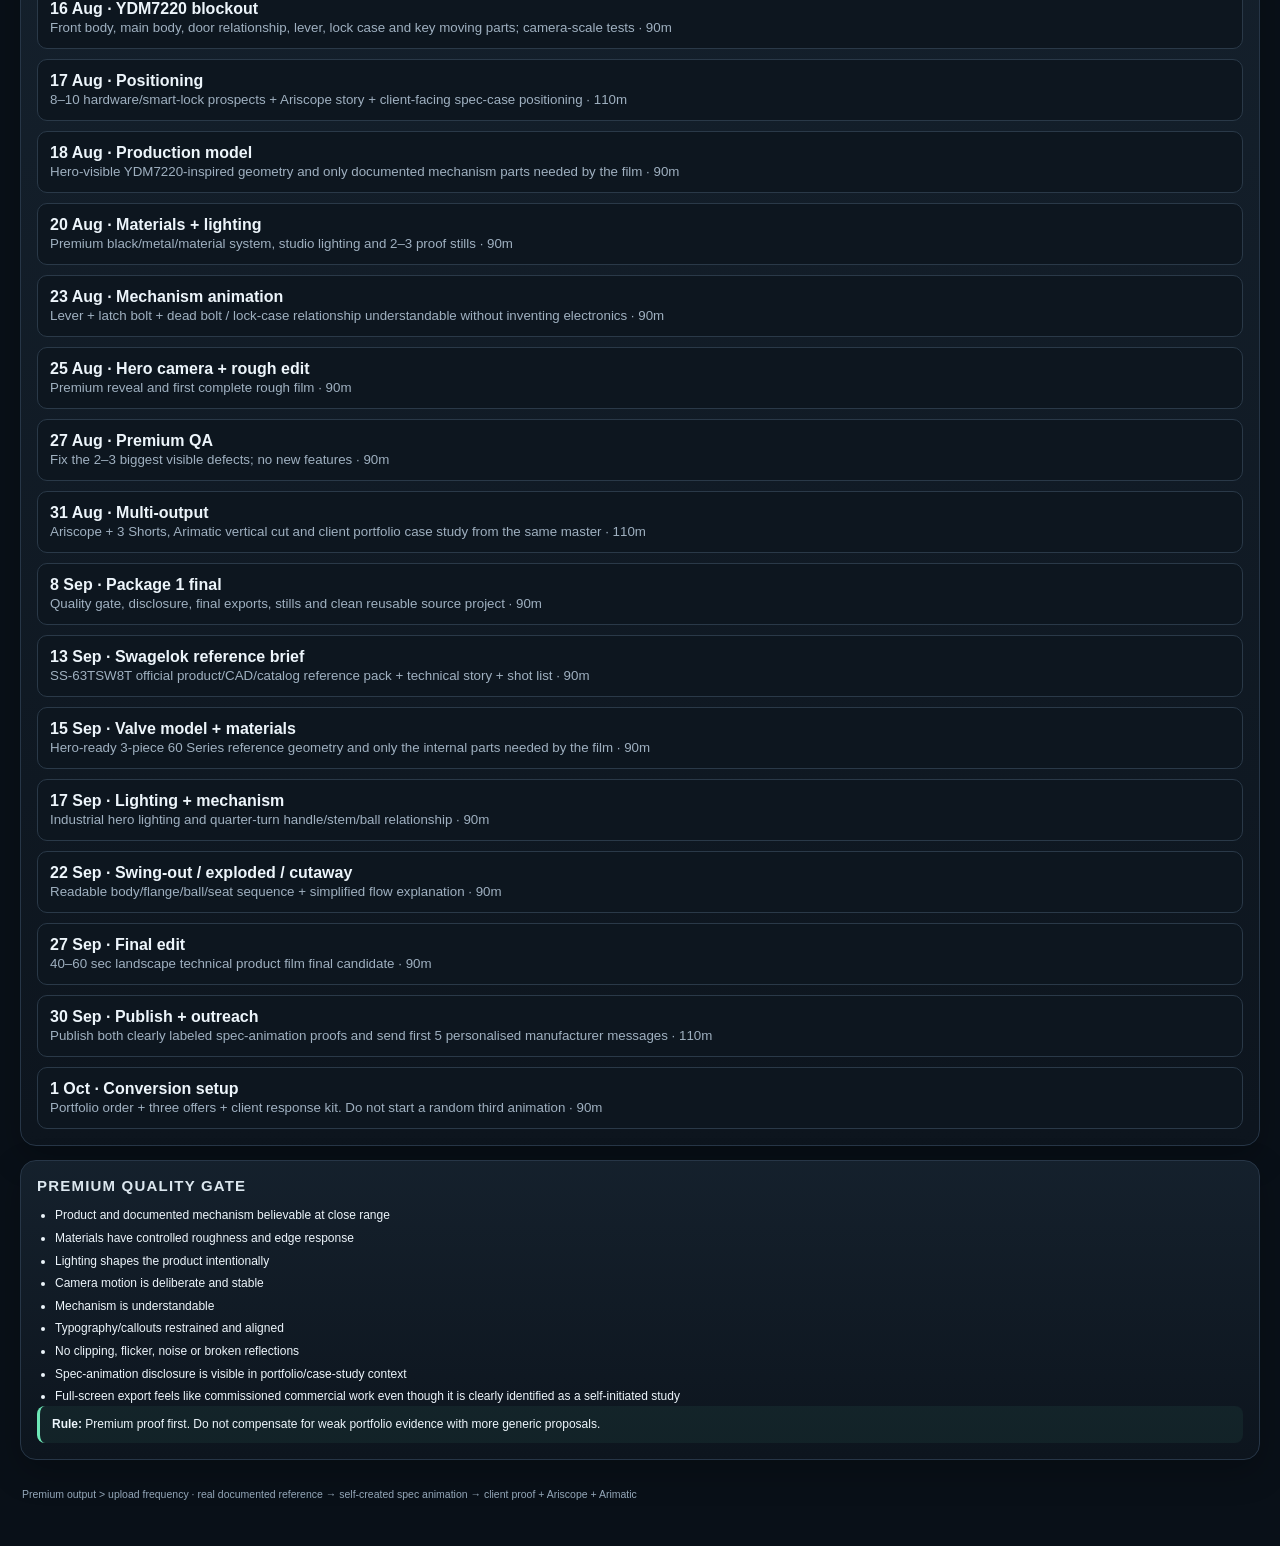
==== commit fd8e1514: "Pin Blender track to real reference products" ====
--- a/blender.html
+++ b/blender.html
@@ -1 +1,89 @@
-<!doctype html><html lang="en"><head><meta charset="utf-8"><meta name="viewport" content="width=device-width,initial-scale=1"><title>1M Target — Blender Track</title><link rel="stylesheet" href="css/app.css"><style>.bt{display:grid;gap:10px}.s{padding:12px;border:1px solid #2a3948;border-radius:10px;background:#0d161f}.s b{display:block}.s small{color:#9fb0c0}.now{border-color:#5ea66b}.steps{display:grid;gap:8px}.step{display:grid;grid-template-columns:55px 1fr;gap:10px}.min{font-size:18px;font-weight:900;color:#78dc8d}.use{display:grid;grid-template-columns:repeat(3,1fr);gap:10px}.use>div{padding:10px;border:1px solid #2a3948;border-radius:10px}.use b{color:#78dc8d;display:block}@media(max-width:800px){.use{grid-template-columns:1fr}}</style></head><body><div class="shell"><div class="topbar"><a class="brand" href="index.html"><span class="brandmark">1M</span><span>1M Target<small>Personal Execution OS</small></span></a><nav class="nav"><a href="index.html">Today</a><a class="active" href="blender.html">Blender Track</a><a href="timeline.html">Roadmap</a><a href="review.html">Review</a><a href="settings.html">Settings</a></nav></div><section class="hero"><div class="heroMain"><div class="eyebrow">Premium Blender Execution Track</div><h1>Build proof that companies can buy</h1><p class="muted">First create two premium flagship packages. Do not make separate projects for client, Ariscope and Arimatic.</p><div class="controls"><a class="btn primary" href="#today">Do current task</a><a class="btn" href="#schedule">Date-wise schedule</a><a class="btn" href="index.html">← Today routine</a></div></div><div class="heroSide"><div class="eyebrow">Core rule</div><div class="big">1 → 3</div><div class="sub">Master production → Client + Ariscope + Arimatic</div></div></section><section class="card now" id="today" style="margin-top:14px"><div class="eyebrow">THU · 13 AUG 2026 · 90 MIN</div><h2>Define the premium Smart Lock film before opening Blender</h2><p class="muted">Today's output is the production brief and locked shot sequence — not detailed modelling.</p><div class="steps"><div class="s step"><div class="min">15m</div><div><b>Choose product direction</b><small>Pick a premium smart/mortise lock direction. Save only form, mechanism, material and lighting references.</small></div></div><div class="s step"><div class="min">55m</div><div><b>Write the 45–60 sec shot sequence</b><small>6–8 shots: hero reveal → detail → mechanism → exploded/cutaway → feature close-ups → premium final frame.</small></div></div><div class="s step"><div class="min">20m</div><div><b>Set the premium target</b><small>Choose 3 commercial reference frames and note light, lens, material response, composition and motion.</small></div></div></div><div class="grid2" style="margin-top:10px"><div class="callout good"><b>DONE WHEN:</b> product choice + 6–8 shots + 3 quality references + final-frame concept exist.</div><div class="callout danger"><b>DO NOT:</b> detailed modelling, unrelated tutorials, addon testing or a new animation idea.</div></div></section><div class="grid2" style="margin-top:14px"><section class="card"><div class="eyebrow">PACKAGE 1 · 13 AUG → 10 SEP</div><h2>Premium Smart Door Lock</h2><p class="muted">Upgrade your existing door-latch/mechanism strength into a manufacturer-facing product launch film.</p></section><section class="card"><div class="eyebrow">PACKAGE 2 · 13 SEP → 1 OCT</div><h2>Industrial Ball Valve</h2><p class="muted">Prove the workflow transfers to industrial manufacturing through hero visuals, mechanism, cutaway/exploded view and technical explanation.</p></section></div><section class="card" style="margin-top:14px"><h2>One production → three uses</h2><div class="use"><div><b>CLIENT</b>Manufacturer-facing proof + service offer</div><div><b>ARISCOPE</b>Technical/mechanism main content + 3 Shorts</div><div><b>ARIMATIC</b>15–20 sec premium vertical commercial cut</div></div></section><section class="card" id="schedule" style="margin-top:14px"><h2>Date-wise execution schedule</h2><div class="bt"><div class="s now"><b>13 Aug · Creative brief</b><small>Lock product, shot list and premium reference target · 90m</small></div><div class="s"><b>16 Aug · Blockout</b><small>Full product silhouette, door relationship, moving parts and camera-scale tests · 90m</small></div><div class="s"><b>17 Aug · Positioning</b><small>8–10 manufacturer/reference research + Ariscope story + client-facing positioning · 110m</small></div><div class="s"><b>18 Aug · Production model</b><small>Hero-visible geometry and mechanism parts only · 90m</small></div><div class="s"><b>20 Aug · Materials + lighting</b><small>Premium material set, studio lighting and 2–3 proof stills · 90m</small></div><div class="s"><b>23 Aug · Mechanism animation</b><small>Handle/latch/bolt motion understandable without narration · 90m</small></div><div class="s"><b>25 Aug · Hero camera + rough edit</b><small>Premium reveal and first complete rough film · 90m</small></div><div class="s"><b>27 Aug · Premium QA</b><small>Fix the 2–3 biggest visible defects; no new features · 90m</small></div><div class="s"><b>31 Aug · Multi-output</b><small>Ariscope + 3 Shorts, Arimatic vertical cut and portfolio case study from the same master · 110m</small></div><div class="s"><b>8 Sep · Package 1 final</b><small>Quality gate, final exports, stills and clean reusable source project · 90m</small></div><div class="s"><b>13 Sep · Package 2 brief</b><small>Reliable ball-valve references, technical story and shot list · 90m</small></div><div class="s"><b>15 Sep · Valve model + materials</b><small>Hero-ready exterior and only the internal parts needed by the film · 90m</small></div><div class="s"><b>17 Sep · Lighting + mechanism</b><small>Industrial hero lighting and 90° handle/stem/ball relationship · 90m</small></div><div class="s"><b>22 Sep · Cutaway/exploded</b><small>Readable internal sequence + simplified flow explanation · 90m</small></div><div class="s"><b>27 Sep · Final edit</b><small>40–60 sec landscape technical product film final candidate · 90m</small></div><div class="s"><b>30 Sep · Publish + outreach</b><small>Publish both flagship proofs and send first 5 personalised manufacturer messages · 110m</small></div><div class="s"><b>1 Oct · Conversion setup</b><small>Portfolio order + three offers + client response kit. Do not start a random third animation · 90m</small></div></div></section><section class="card" style="margin-top:14px"><h2>Premium quality gate</h2><ul class="list"><li>Product and mechanism believable at close range</li><li>Materials have controlled roughness and edge response</li><li>Lighting shapes the product intentionally</li><li>Camera motion is deliberate and stable</li><li>Mechanism is understandable</li><li>Typography/callouts restrained and aligned</li><li>No clipping, flicker, noise or broken reflections</li><li>Full-screen export feels like commissioned commercial work</li></ul><div class="callout good"><b>Rule:</b> Premium proof first. Do not compensate for weak portfolio evidence with more generic proposals.</div></section><footer class="footer"><span>Premium output > upload frequency · one master production → client proof + Ariscope + Arimatic</span></footer></div></body></html>+<!doctype html>
+<html lang="en">
+<head>
+  <meta charset="utf-8">
+  <meta name="viewport" content="width=device-width,initial-scale=1">
+  <title>1M Target — Blender Track</title>
+  <link rel="stylesheet" href="css/app.css">
+  <style>
+    .bt{display:grid;gap:10px}.s{padding:12px;border:1px solid #2a3948;border-radius:10px;background:#0d161f}.s b{display:block}.s small{color:#9fb0c0}.now{border-color:#5ea66b}.steps{display:grid;gap:8px}.step{display:grid;grid-template-columns:55px 1fr;gap:10px}.min{font-size:18px;font-weight:900;color:#78dc8d}.use{display:grid;grid-template-columns:repeat(3,1fr);gap:10px}.use>div{padding:10px;border:1px solid #2a3948;border-radius:10px}.use b{color:#78dc8d;display:block}.refs{display:grid;gap:8px;margin-top:10px}.refs a{word-break:break-word}.specNote{font-size:11px;color:#9fb0c0;margin-top:8px}@media(max-width:800px){.use{grid-template-columns:1fr}}
+  </style>
+</head>
+<body>
+<div class="shell">
+  <div class="topbar">
+    <a class="brand" href="index.html"><span class="brandmark">1M</span><span>1M Target<small>Personal Execution OS</small></span></a>
+    <nav class="nav"><a href="index.html">Today</a><a class="active" href="blender.html">Blender Track</a><a href="timeline.html">Roadmap</a><a href="review.html">Review</a><a href="settings.html">Settings</a></nav>
+  </div>
+
+  <section class="hero">
+    <div class="heroMain">
+      <div class="eyebrow">Premium Blender Execution Track</div>
+      <h1>Build proof that companies can buy</h1>
+      <p class="muted">The first two portfolio packages now use real, officially documented products as reference targets. Build your own spec-animation assets from the documentation; do not present the work as commissioned or endorsed by the manufacturers.</p>
+      <div class="controls"><a class="btn primary" href="#today">Do current task</a><a class="btn" href="#schedule">Date-wise schedule</a><a class="btn" href="#references">Official references</a><a class="btn" href="index.html">← Today routine</a></div>
+    </div>
+    <div class="heroSide"><div class="eyebrow">Core rule</div><div class="big">1 → 3</div><div class="sub">Master production → Client + Ariscope + Arimatic</div></div>
+  </section>
+
+  <section class="card now" id="today" style="margin-top:14px">
+    <div class="eyebrow">THU · 13 AUG 2026 · 90 MIN</div>
+    <h2>Lock the Yale YDM7220 BioSecure reference pack before modelling</h2>
+    <p class="muted">The product direction is now decided. Today's output is a documented reference board and locked shot sequence — not detailed modelling.</p>
+    <div class="steps">
+      <div class="s step"><div class="min">20m</div><div><b>Build the official reference pack</b><small>Open the Yale product page, leaflet and user manual. Save exterior/interior views, dimensions and the labeled lock-case parts needed for the film.</small></div></div>
+      <div class="s step"><div class="min">50m</div><div><b>Write the 45–60 sec shot sequence</b><small>6–8 shots: premium hero reveal → fingerprint/PIN interaction → lever action → latch/dead-bolt mechanism → controlled cutaway/exploded explanation → final hero frame.</small></div></div>
+      <div class="s step"><div class="min">20m</div><div><b>Set the premium target</b><small>Choose 3 commercial reference frames for light, lens, material response, composition and motion. Record the official front-depth discrepancy so it is not silently guessed.</small></div></div>
+    </div>
+    <div class="grid2" style="margin-top:10px"><div class="callout good"><b>DONE WHEN:</b> official reference pack + 6–8 shots + 3 quality references + spec-animation disclosure exist.</div><div class="callout danger"><b>DO NOT:</b> invent undocumented electronics/internal geometry, redistribute vendor files, or imply Yale commissioned the work.</div></div>
+  </section>
+
+  <div class="grid2" style="margin-top:14px">
+    <section class="card"><div class="eyebrow">PACKAGE 1 · 13 AUG → 10 SEP</div><h2>Yale YDM7220 BioSecure — Smart Mortise Lock Spec Animation</h2><p class="muted">Use the real YDM7220 as the reference target because Yale publishes product dimensions plus a manual that labels the lever, lock case, latch bolt, automatic-locking sensor and dead bolt. Final portfolio presentation must be clearly marked as an unofficial/spec study.</p></section>
+    <section class="card"><div class="eyebrow">PACKAGE 2 · 13 SEP → 1 OCT</div><h2>Swagelok SS-63TSW8T — 3-Piece 60 Series Ball Valve Spec Animation</h2><p class="muted">Use this exact 3-piece valve because the official product page provides specifications plus 2D/3D CAD and sales drawings, while the 60 Series catalog documents the internal component system.</p></section>
+  </div>
+
+  <section class="card" id="references" style="margin-top:14px">
+    <h2>Official reference links</h2>
+    <div class="refs">
+      <div><b>Yale YDM7220 BioSecure product:</b> <a href="https://www.yalehome.com/my/en/products/smart-lock/yale-home-app-smart-lock/ydm7220-biosecure" target="_blank" rel="noopener">Yale official product page ↗</a></div>
+      <div><b>Yale leaflet:</b> <a href="https://www.yalehome.com/apac-blueprint/market-documents/yale-home-products/ydm7220-biosecure/leaflet/leaflet-ydm7220-biosecure-17052023.pdf" target="_blank" rel="noopener">Official YDM7220 BioSecure leaflet ↗</a></div>
+      <div><b>Yale user manual:</b> <a href="https://www.yalehome.com/my/en/product-assets/smart-lock/yale-access-app-smart-lock/ydm7220-biosecure/assets/documents/user-manual/Yale%20YDM7220%20BioSecure%20User%20Manual.pdf" target="_blank" rel="noopener">Official YDM7220 user manual ↗</a></div>
+      <div><b>Swagelok SS-63TSW8T product/CAD:</b> <a href="https://products.swagelok.com/en/c/2-way-straight-pattern/p/SS-63TSW8T" target="_blank" rel="noopener">Official product page ↗</a></div>
+      <div><b>Swagelok 60 Series catalog:</b> <a href="https://www.swagelok.com/downloads/webcatalogs/en/ms-01-146.pdf" target="_blank" rel="noopener">Official 60 Series catalog ↗</a></div>
+    </div>
+    <div class="callout" style="margin-top:10px"><b>Reference discipline:</b> use official documents to understand proportions and documented mechanisms. Model/animate your own portfolio assets. Do not redistribute manufacturer CAD/manual assets, and do not claim engineering certification or manufacturer affiliation.</div>
+    <div class="specNote">Yale's current product page lists the front size as 68 × 335 × 64.5 mm, while the official leaflet/manual list the front/main body as 68 × 335 × 26.5 mm. Treat this as a source-definition difference (likely projected lever depth versus main body depth) and do not silently choose one as universal engineering truth.</div>
+  </section>
+
+  <section class="card" style="margin-top:14px"><h2>One production → three uses</h2><div class="use"><div><b>CLIENT</b>Manufacturer-facing proof + service offer</div><div><b>ARISCOPE</b>Technical/mechanism main content + 3 Shorts</div><div><b>ARIMATIC</b>15–20 sec premium vertical commercial cut</div></div></section>
+
+  <section class="card" id="schedule" style="margin-top:14px">
+    <h2>Date-wise execution schedule</h2>
+    <div class="bt">
+      <div class="s now"><b>13 Aug · Yale reference brief</b><small>Official product/manual/leaflet pack + shot list + premium reference target · 90m</small></div>
+      <div class="s"><b>16 Aug · YDM7220 blockout</b><small>Front body, main body, door relationship, lever, lock case and key moving parts; camera-scale tests · 90m</small></div>
+      <div class="s"><b>17 Aug · Positioning</b><small>8–10 hardware/smart-lock prospects + Ariscope story + client-facing spec-case positioning · 110m</small></div>
+      <div class="s"><b>18 Aug · Production model</b><small>Hero-visible YDM7220-inspired geometry and only documented mechanism parts needed by the film · 90m</small></div>
+      <div class="s"><b>20 Aug · Materials + lighting</b><small>Premium black/metal/material system, studio lighting and 2–3 proof stills · 90m</small></div>
+      <div class="s"><b>23 Aug · Mechanism animation</b><small>Lever + latch bolt + dead bolt / lock-case relationship understandable without inventing electronics · 90m</small></div>
+      <div class="s"><b>25 Aug · Hero camera + rough edit</b><small>Premium reveal and first complete rough film · 90m</small></div>
+      <div class="s"><b>27 Aug · Premium QA</b><small>Fix the 2–3 biggest visible defects; no new features · 90m</small></div>
+      <div class="s"><b>31 Aug · Multi-output</b><small>Ariscope + 3 Shorts, Arimatic vertical cut and client portfolio case study from the same master · 110m</small></div>
+      <div class="s"><b>8 Sep · Package 1 final</b><small>Quality gate, disclosure, final exports, stills and clean reusable source project · 90m</small></div>
+      <div class="s"><b>13 Sep · Swagelok reference brief</b><small>SS-63TSW8T official product/CAD/catalog reference pack + technical story + shot list · 90m</small></div>
+      <div class="s"><b>15 Sep · Valve model + materials</b><small>Hero-ready 3-piece 60 Series reference geometry and only the internal parts needed by the film · 90m</small></div>
+      <div class="s"><b>17 Sep · Lighting + mechanism</b><small>Industrial hero lighting and quarter-turn handle/stem/ball relationship · 90m</small></div>
+      <div class="s"><b>22 Sep · Swing-out / exploded / cutaway</b><small>Readable body/flange/ball/seat sequence + simplified flow explanation · 90m</small></div>
+      <div class="s"><b>27 Sep · Final edit</b><small>40–60 sec landscape technical product film final candidate · 90m</small></div>
+      <div class="s"><b>30 Sep · Publish + outreach</b><small>Publish both clearly labeled spec-animation proofs and send first 5 personalised manufacturer messages · 110m</small></div>
+      <div class="s"><b>1 Oct · Conversion setup</b><small>Portfolio order + three offers + client response kit. Do not start a random third animation · 90m</small></div>
+    </div>
+  </section>
+
+  <section class="card" style="margin-top:14px"><h2>Premium quality gate</h2><ul class="list"><li>Product and documented mechanism believable at close range</li><li>Materials have controlled roughness and edge response</li><li>Lighting shapes the product intentionally</li><li>Camera motion is deliberate and stable</li><li>Mechanism is understandable</li><li>Typography/callouts restrained and aligned</li><li>No clipping, flicker, noise or broken reflections</li><li>Spec-animation disclosure is visible in portfolio/case-study context</li><li>Full-screen export feels like commissioned commercial work even though it is clearly identified as a self-initiated study</li></ul><div class="callout good"><b>Rule:</b> Premium proof first. Do not compensate for weak portfolio evidence with more generic proposals.</div></section>
+
+  <footer class="footer"><span>Premium output > upload frequency · real documented reference → self-created spec animation → client proof + Ariscope + Arimatic</span></footer>
+</div>
+</body>
+</html>
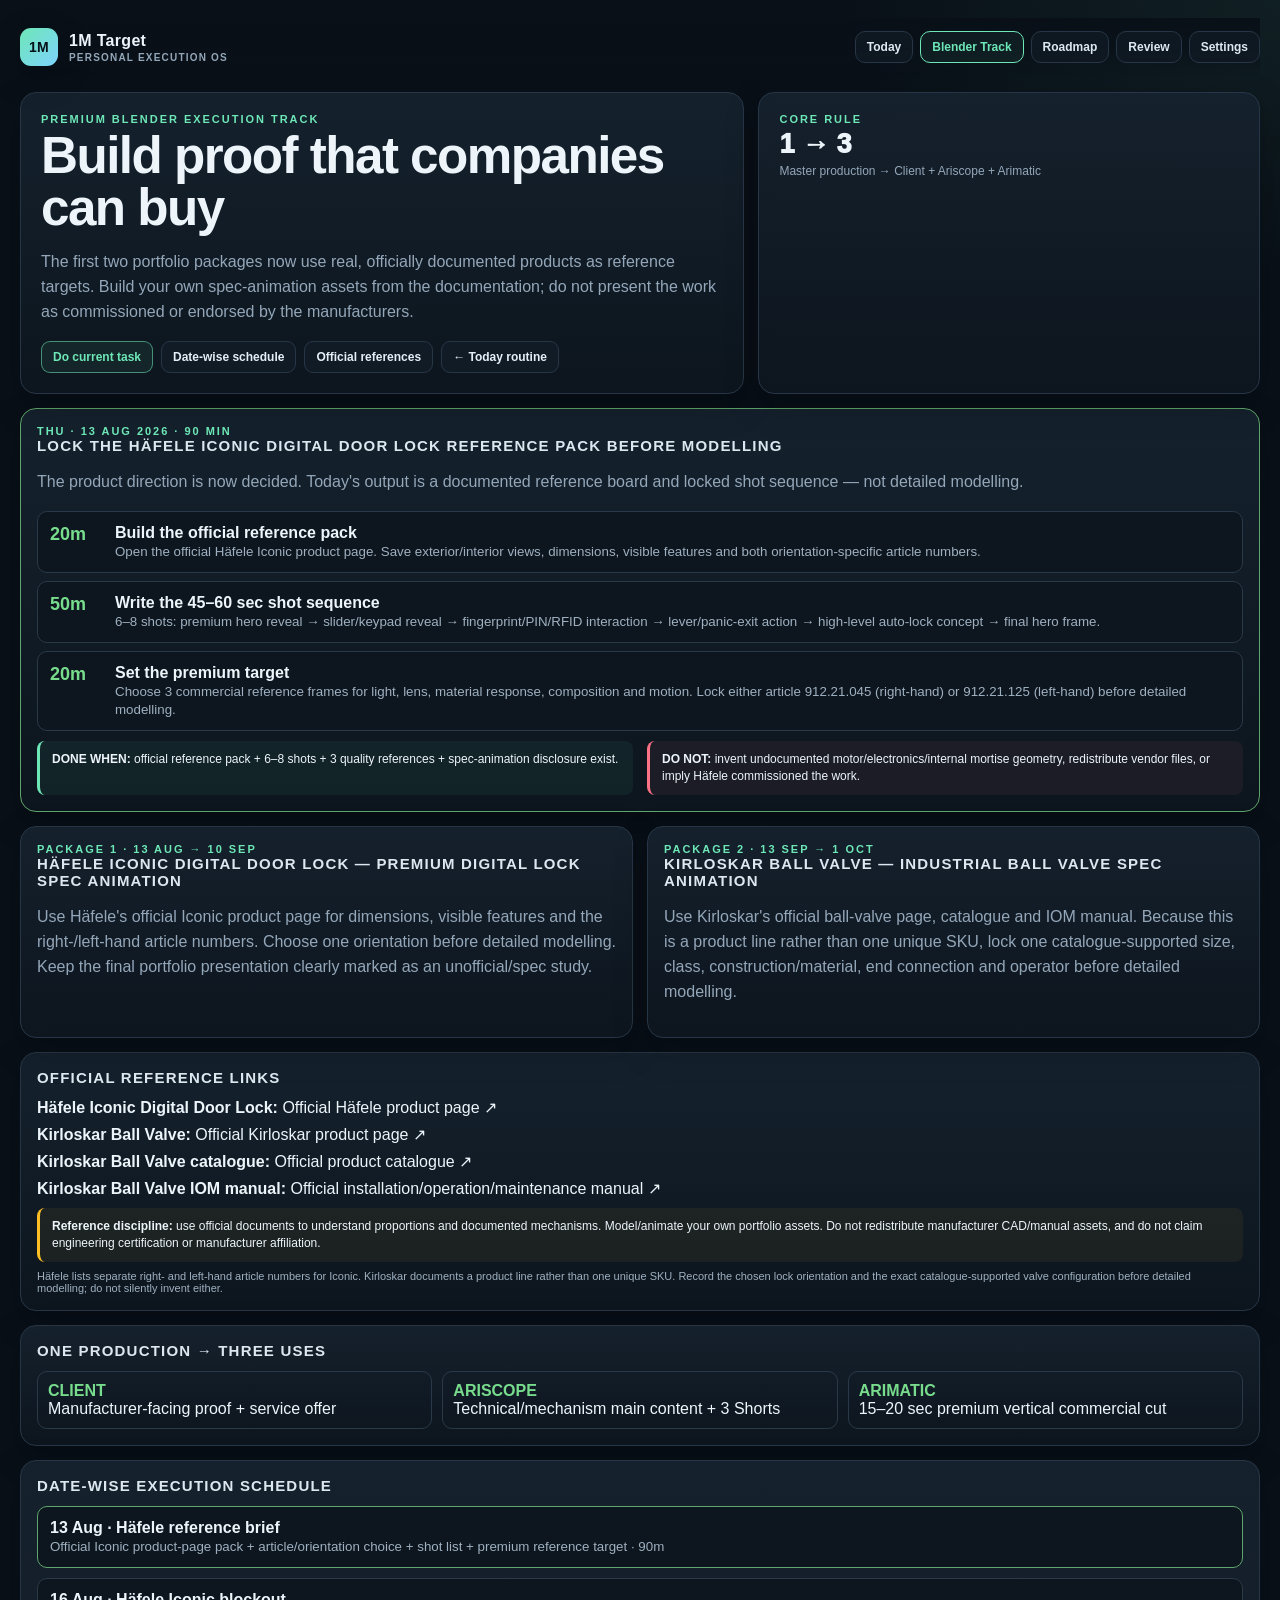
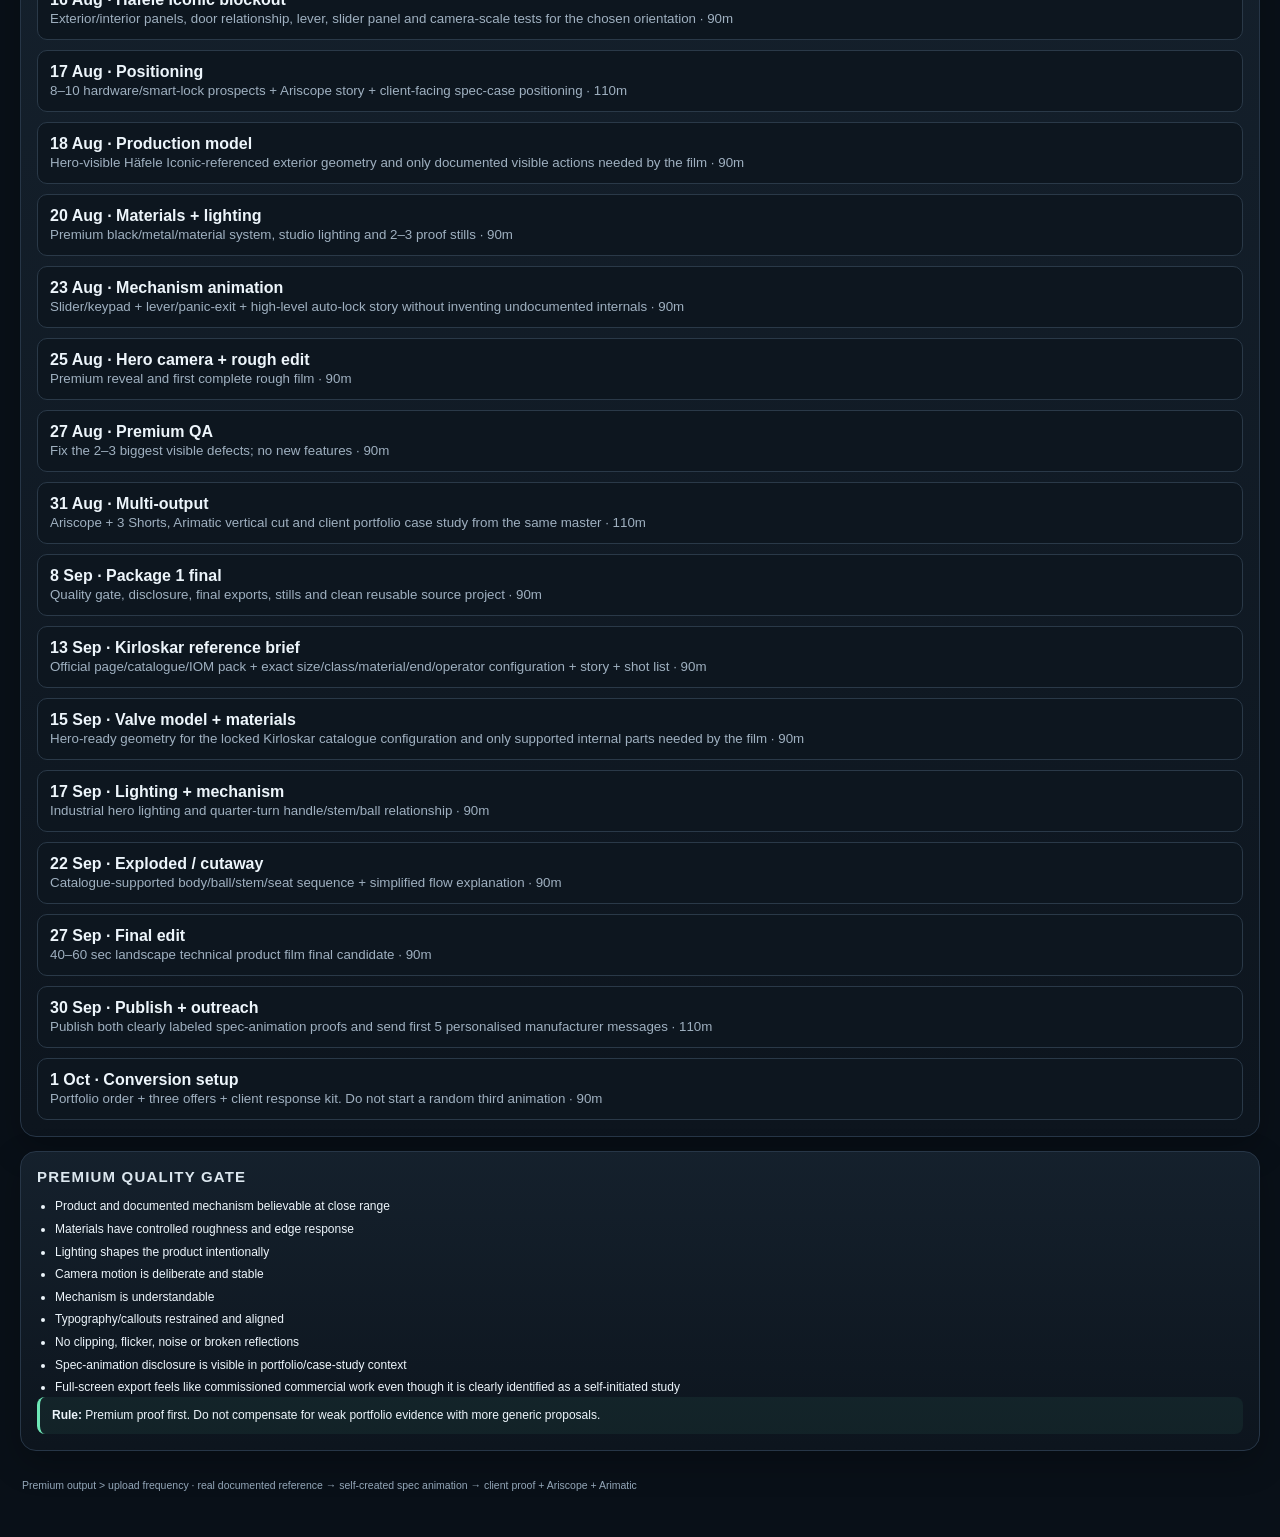
==== commit 9de5d9f0: "Correct visible Blender track products" ====
--- a/blender.html
+++ b/blender.html
@@ -28,32 +28,31 @@
 
   <section class="card now" id="today" style="margin-top:14px">
     <div class="eyebrow">THU · 13 AUG 2026 · 90 MIN</div>
-    <h2>Lock the Yale YDM7220 BioSecure reference pack before modelling</h2>
+    <h2>Lock the Häfele Iconic Digital Door Lock reference pack before modelling</h2>
     <p class="muted">The product direction is now decided. Today's output is a documented reference board and locked shot sequence — not detailed modelling.</p>
     <div class="steps">
-      <div class="s step"><div class="min">20m</div><div><b>Build the official reference pack</b><small>Open the Yale product page, leaflet and user manual. Save exterior/interior views, dimensions and the labeled lock-case parts needed for the film.</small></div></div>
-      <div class="s step"><div class="min">50m</div><div><b>Write the 45–60 sec shot sequence</b><small>6–8 shots: premium hero reveal → fingerprint/PIN interaction → lever action → latch/dead-bolt mechanism → controlled cutaway/exploded explanation → final hero frame.</small></div></div>
-      <div class="s step"><div class="min">20m</div><div><b>Set the premium target</b><small>Choose 3 commercial reference frames for light, lens, material response, composition and motion. Record the official front-depth discrepancy so it is not silently guessed.</small></div></div>
+      <div class="s step"><div class="min">20m</div><div><b>Build the official reference pack</b><small>Open the official Häfele Iconic product page. Save exterior/interior views, dimensions, visible features and both orientation-specific article numbers.</small></div></div>
+      <div class="s step"><div class="min">50m</div><div><b>Write the 45–60 sec shot sequence</b><small>6–8 shots: premium hero reveal → slider/keypad reveal → fingerprint/PIN/RFID interaction → lever/panic-exit action → high-level auto-lock concept → final hero frame.</small></div></div>
+      <div class="s step"><div class="min">20m</div><div><b>Set the premium target</b><small>Choose 3 commercial reference frames for light, lens, material response, composition and motion. Lock either article 912.21.045 (right-hand) or 912.21.125 (left-hand) before detailed modelling.</small></div></div>
     </div>
-    <div class="grid2" style="margin-top:10px"><div class="callout good"><b>DONE WHEN:</b> official reference pack + 6–8 shots + 3 quality references + spec-animation disclosure exist.</div><div class="callout danger"><b>DO NOT:</b> invent undocumented electronics/internal geometry, redistribute vendor files, or imply Yale commissioned the work.</div></div>
+    <div class="grid2" style="margin-top:10px"><div class="callout good"><b>DONE WHEN:</b> official reference pack + 6–8 shots + 3 quality references + spec-animation disclosure exist.</div><div class="callout danger"><b>DO NOT:</b> invent undocumented motor/electronics/internal mortise geometry, redistribute vendor files, or imply Häfele commissioned the work.</div></div>
   </section>
 
   <div class="grid2" style="margin-top:14px">
-    <section class="card"><div class="eyebrow">PACKAGE 1 · 13 AUG → 10 SEP</div><h2>Yale YDM7220 BioSecure — Smart Mortise Lock Spec Animation</h2><p class="muted">Use the real YDM7220 as the reference target because Yale publishes product dimensions plus a manual that labels the lever, lock case, latch bolt, automatic-locking sensor and dead bolt. Final portfolio presentation must be clearly marked as an unofficial/spec study.</p></section>
-    <section class="card"><div class="eyebrow">PACKAGE 2 · 13 SEP → 1 OCT</div><h2>Swagelok SS-63TSW8T — 3-Piece 60 Series Ball Valve Spec Animation</h2><p class="muted">Use this exact 3-piece valve because the official product page provides specifications plus 2D/3D CAD and sales drawings, while the 60 Series catalog documents the internal component system.</p></section>
+    <section class="card"><div class="eyebrow">PACKAGE 1 · 13 AUG → 10 SEP</div><h2>Häfele Iconic Digital Door Lock — Premium Digital Lock Spec Animation</h2><p class="muted">Use Häfele's official Iconic product page for dimensions, visible features and the right-/left-hand article numbers. Choose one orientation before detailed modelling. Keep the final portfolio presentation clearly marked as an unofficial/spec study.</p></section>
+    <section class="card"><div class="eyebrow">PACKAGE 2 · 13 SEP → 1 OCT</div><h2>Kirloskar Ball Valve — Industrial Ball Valve Spec Animation</h2><p class="muted">Use Kirloskar's official ball-valve page, catalogue and IOM manual. Because this is a product line rather than one unique SKU, lock one catalogue-supported size, class, construction/material, end connection and operator before detailed modelling.</p></section>
   </div>
 
   <section class="card" id="references" style="margin-top:14px">
     <h2>Official reference links</h2>
     <div class="refs">
-      <div><b>Yale YDM7220 BioSecure product:</b> <a href="https://www.yalehome.com/my/en/products/smart-lock/yale-home-app-smart-lock/ydm7220-biosecure" target="_blank" rel="noopener">Yale official product page ↗</a></div>
-      <div><b>Yale leaflet:</b> <a href="https://www.yalehome.com/apac-blueprint/market-documents/yale-home-products/ydm7220-biosecure/leaflet/leaflet-ydm7220-biosecure-17052023.pdf" target="_blank" rel="noopener">Official YDM7220 BioSecure leaflet ↗</a></div>
-      <div><b>Yale user manual:</b> <a href="https://www.yalehome.com/my/en/product-assets/smart-lock/yale-access-app-smart-lock/ydm7220-biosecure/assets/documents/user-manual/Yale%20YDM7220%20BioSecure%20User%20Manual.pdf" target="_blank" rel="noopener">Official YDM7220 user manual ↗</a></div>
-      <div><b>Swagelok SS-63TSW8T product/CAD:</b> <a href="https://products.swagelok.com/en/c/2-way-straight-pattern/p/SS-63TSW8T" target="_blank" rel="noopener">Official product page ↗</a></div>
-      <div><b>Swagelok 60 Series catalog:</b> <a href="https://www.swagelok.com/downloads/webcatalogs/en/ms-01-146.pdf" target="_blank" rel="noopener">Official 60 Series catalog ↗</a></div>
+      <div><b>Häfele Iconic Digital Door Lock:</b> <a href="https://home.hafeleindia.com/products/iconic-digital-door-lock" target="_blank" rel="noopener">Official Häfele product page ↗</a></div>
+      <div><b>Kirloskar Ball Valve:</b> <a href="https://www.kirloskarpumps.com/valve/ball-valve" target="_blank" rel="noopener">Official Kirloskar product page ↗</a></div>
+      <div><b>Kirloskar Ball Valve catalogue:</b> <a href="https://www.kirloskarpumps.com/wp-content/uploads/2026/07/Ball-Valve-Catalogue.pdf" target="_blank" rel="noopener">Official product catalogue ↗</a></div>
+      <div><b>Kirloskar Ball Valve IOM manual:</b> <a href="https://www.kirloskarpumps.com/wp-content/uploads/2022/12/Ball-Valve.pdf" target="_blank" rel="noopener">Official installation/operation/maintenance manual ↗</a></div>
     </div>
     <div class="callout" style="margin-top:10px"><b>Reference discipline:</b> use official documents to understand proportions and documented mechanisms. Model/animate your own portfolio assets. Do not redistribute manufacturer CAD/manual assets, and do not claim engineering certification or manufacturer affiliation.</div>
-    <div class="specNote">Yale's current product page lists the front size as 68 × 335 × 64.5 mm, while the official leaflet/manual list the front/main body as 68 × 335 × 26.5 mm. Treat this as a source-definition difference (likely projected lever depth versus main body depth) and do not silently choose one as universal engineering truth.</div>
+    <div class="specNote">Häfele lists separate right- and left-hand article numbers for Iconic. Kirloskar documents a product line rather than one unique SKU. Record the chosen lock orientation and the exact catalogue-supported valve configuration before detailed modelling; do not silently invent either.</div>
   </section>
 
   <section class="card" style="margin-top:14px"><h2>One production → three uses</h2><div class="use"><div><b>CLIENT</b>Manufacturer-facing proof + service offer</div><div><b>ARISCOPE</b>Technical/mechanism main content + 3 Shorts</div><div><b>ARIMATIC</b>15–20 sec premium vertical commercial cut</div></div></section>
@@ -61,20 +60,20 @@
   <section class="card" id="schedule" style="margin-top:14px">
     <h2>Date-wise execution schedule</h2>
     <div class="bt">
-      <div class="s now"><b>13 Aug · Yale reference brief</b><small>Official product/manual/leaflet pack + shot list + premium reference target · 90m</small></div>
-      <div class="s"><b>16 Aug · YDM7220 blockout</b><small>Front body, main body, door relationship, lever, lock case and key moving parts; camera-scale tests · 90m</small></div>
+      <div class="s now"><b>13 Aug · Häfele reference brief</b><small>Official Iconic product-page pack + article/orientation choice + shot list + premium reference target · 90m</small></div>
+      <div class="s"><b>16 Aug · Häfele Iconic blockout</b><small>Exterior/interior panels, door relationship, lever, slider panel and camera-scale tests for the chosen orientation · 90m</small></div>
       <div class="s"><b>17 Aug · Positioning</b><small>8–10 hardware/smart-lock prospects + Ariscope story + client-facing spec-case positioning · 110m</small></div>
-      <div class="s"><b>18 Aug · Production model</b><small>Hero-visible YDM7220-inspired geometry and only documented mechanism parts needed by the film · 90m</small></div>
+      <div class="s"><b>18 Aug · Production model</b><small>Hero-visible Häfele Iconic-referenced exterior geometry and only documented visible actions needed by the film · 90m</small></div>
       <div class="s"><b>20 Aug · Materials + lighting</b><small>Premium black/metal/material system, studio lighting and 2–3 proof stills · 90m</small></div>
-      <div class="s"><b>23 Aug · Mechanism animation</b><small>Lever + latch bolt + dead bolt / lock-case relationship understandable without inventing electronics · 90m</small></div>
+      <div class="s"><b>23 Aug · Mechanism animation</b><small>Slider/keypad + lever/panic-exit + high-level auto-lock story without inventing undocumented internals · 90m</small></div>
       <div class="s"><b>25 Aug · Hero camera + rough edit</b><small>Premium reveal and first complete rough film · 90m</small></div>
       <div class="s"><b>27 Aug · Premium QA</b><small>Fix the 2–3 biggest visible defects; no new features · 90m</small></div>
       <div class="s"><b>31 Aug · Multi-output</b><small>Ariscope + 3 Shorts, Arimatic vertical cut and client portfolio case study from the same master · 110m</small></div>
       <div class="s"><b>8 Sep · Package 1 final</b><small>Quality gate, disclosure, final exports, stills and clean reusable source project · 90m</small></div>
-      <div class="s"><b>13 Sep · Swagelok reference brief</b><small>SS-63TSW8T official product/CAD/catalog reference pack + technical story + shot list · 90m</small></div>
-      <div class="s"><b>15 Sep · Valve model + materials</b><small>Hero-ready 3-piece 60 Series reference geometry and only the internal parts needed by the film · 90m</small></div>
+      <div class="s"><b>13 Sep · Kirloskar reference brief</b><small>Official page/catalogue/IOM pack + exact size/class/material/end/operator configuration + story + shot list · 90m</small></div>
+      <div class="s"><b>15 Sep · Valve model + materials</b><small>Hero-ready geometry for the locked Kirloskar catalogue configuration and only supported internal parts needed by the film · 90m</small></div>
       <div class="s"><b>17 Sep · Lighting + mechanism</b><small>Industrial hero lighting and quarter-turn handle/stem/ball relationship · 90m</small></div>
-      <div class="s"><b>22 Sep · Swing-out / exploded / cutaway</b><small>Readable body/flange/ball/seat sequence + simplified flow explanation · 90m</small></div>
+      <div class="s"><b>22 Sep · Exploded / cutaway</b><small>Catalogue-supported body/ball/stem/seat sequence + simplified flow explanation · 90m</small></div>
       <div class="s"><b>27 Sep · Final edit</b><small>40–60 sec landscape technical product film final candidate · 90m</small></div>
       <div class="s"><b>30 Sep · Publish + outreach</b><small>Publish both clearly labeled spec-animation proofs and send first 5 personalised manufacturer messages · 110m</small></div>
       <div class="s"><b>1 Oct · Conversion setup</b><small>Portfolio order + three offers + client response kit. Do not start a random third animation · 90m</small></div>
